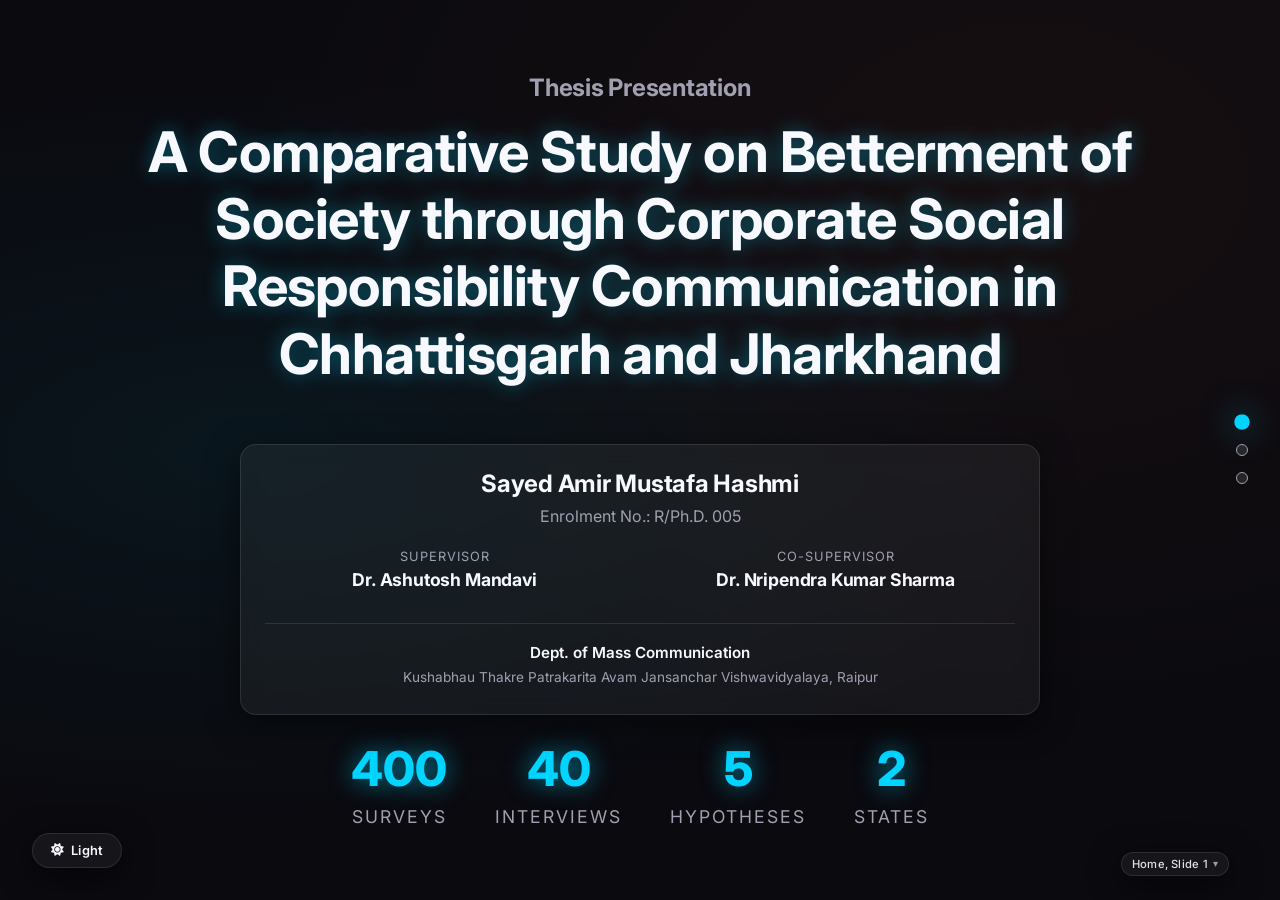
==== index.html @ 3e1b9d75 "Add Fieldwork Photographs card to Thesis Structure slide" ====
<!DOCTYPE html>
<html lang="en" data-theme="dark">
<head>
    <meta charset="UTF-8">
    <meta name="viewport" content="width=device-width, initial-scale=1.0">
    <title>Thesis Presentation | Sayed Amir Mustafa Hashmi</title>
    
    <!-- Google Fonts -->
    <link href="https://fonts.googleapis.com/css2?family=Inter:wght@300;400;500;600;700;800&display=swap" rel="stylesheet">
    
    <!-- Font Awesome -->
    <link rel="stylesheet" href="https://cdnjs.cloudflare.com/ajax/libs/font-awesome/6.0.0-beta3/css/all.min.css">
    
    <!-- Custom CSS -->
    <link rel="stylesheet" href="assets/css/style.css">
    
    <style>
        /* Specific Homepage Styles */
        .hero-stats {
            display: flex;
            gap: 3rem;
            margin-top: 1.5rem;
        }
        
        .stat-item {
            text-align: center;
        }
        
        .stat-number {
            font-size: 3rem;
            font-weight: 800;
            color: var(--accent-cg);
            text-shadow: var(--accent-glow-cg);
            margin-bottom: 0.5rem;
        }
        
        .stat-label {
            font-size: 1.1rem;
            text-transform: uppercase;
            letter-spacing: 2px;
            color: var(--text-muted);
        }
        
        .chapter-card {
            text-decoration: none;
            color: var(--text-main);
            display: flex;
            flex-direction: column;
            align-items: center;
            text-align: center;
            gap: 1rem;
        }
        
        .chapter-icon {
            font-size: 3rem;
            color: var(--accent-jh);
            text-shadow: var(--accent-glow-jh);
            margin-bottom: 1rem;
        }
        
        .chapter-num {
            font-size: 0.9rem;
            font-weight: 700;
            color: var(--text-muted);
            letter-spacing: 2px;
        }
        

        
        /* Mobile-specific styles for Slide 1 (Hero) */
        @media (max-width: 768px) {
            #slide-1 .slide-title {
                font-size: 1.3rem !important;
                line-height: 1.3 !important;
                padding: 0 0.5rem;
            }
            
            #slide-1 .glass-card {
                flex-direction: column !important;
                padding: 1rem !important;
                margin-top: 1rem !important;
                align-items: center !important;
            }
            
            #slide-1 .glass-card h3 {
                font-size: 1.2rem !important;
                text-align: center !important;
                width: 100%;
            }
            
            #slide-1 .glass-card p {
                display: block !important;
                text-align: center !important;
                width: 100%;
                font-size: 0.85rem !important;
                margin-bottom: 0.5rem !important;
                white-space: normal !important;
            }
            
            #slide-1 .glass-card .grid-2 {
                display: flex !important;
                flex-direction: column !important;
                gap: 0.5rem !important;
                width: 100% !important;
            }
            
            #slide-1 .glass-card h4 {
                text-align: center !important;
                font-size: 1rem !important;
                width: 100%;
            }
            
            .hero-stats {
                display: grid !important;
                grid-template-columns: 1fr 1fr !important;
                gap: 1rem !important;
                margin-top: 1.5rem !important;
                width: 100%;
                max-width: 300px;
                margin-left: auto;
                margin-right: auto;
            }
            
            .hero-stats .stat-item {
                padding: 0 !important;
                margin: 0 !important;
            }
            
            .hero-stats .stat-number {
                font-size: 2rem !important;
                margin-bottom: 0.2rem !important;
            }
            
            .hero-stats .stat-label {
                font-size: 0.75rem !important;
                letter-spacing: 1px !important;
            }
        }
        .university-logo {
            filter: var(--logo-filter);
            transition: filter 0.4s ease;
        }
    </style>
</head>
<body>

    <div class="slide-container">
        
        <!-- Slide 1: Hero Section -->
        <section class="slide" id="slide-1">
            <h2 class="slide-subtitle" style="margin-bottom: 1rem;">Thesis Presentation</h2>
            <h1 class="slide-title" style="color: var(--text-main); max-width: 1000px; font-size: 3.5rem; line-height: 1.2;">
                A Comparative Study on Betterment of Society through Corporate Social Responsibility Communication in Chhattisgarh and Jharkhand
            </h1>
            
            <div class="glass-card" style="margin-top: 1.5rem; max-width: 800px; width: 100%; text-align: center; padding: 1.5rem;">
                <h3 style="font-size: 1.5rem; margin-bottom: 0.2rem;">Sayed Amir Mustafa Hashmi</h3>
                <p style="color: var(--text-muted); margin-bottom: 1rem;">Enrolment No.: R/Ph.D. 005</p>
                
                <div class="grid-2">
                    <div>
                        <p style="font-size: 0.8rem; color: var(--text-muted); text-transform: uppercase; letter-spacing: 1px;">Supervisor</p>
                        <h4 style="font-size: 1.1rem;">Dr. Ashutosh Mandavi</h4>
                    </div>
                    <div>
                        <p style="font-size: 0.8rem; color: var(--text-muted); text-transform: uppercase; letter-spacing: 1px;">Co-Supervisor</p>
                        <h4 style="font-size: 1.1rem;">Dr. Nripendra Kumar Sharma</h4>
                    </div>
                </div>
                
                <div style="margin-top: 1rem; border-top: 1px solid var(--bg-glass-border); padding-top: 1rem;">
                    <p style="font-weight: 600; font-size: 0.95rem;">Dept. of Mass Communication</p>
                    <p style="color: var(--text-muted); font-size: 0.85rem;">Kushabhau Thakre Patrakarita Avam Jansanchar Vishwavidyalaya, Raipur</p>
                </div>
            </div>
            
            <div class="hero-stats">
                <div class="stat-item">
                    <div class="stat-number">400</div>
                    <div class="stat-label">Surveys</div>
                </div>
                <div class="stat-item">
                    <div class="stat-number">40</div>
                    <div class="stat-label">Interviews</div>
                </div>
                <div class="stat-item">
                    <div class="stat-number">5</div>
                    <div class="stat-label">Hypotheses</div>
                </div>
                <div class="stat-item">
                    <div class="stat-number">2</div>
                    <div class="stat-label">States</div>
                </div>
            </div>
        </section>

        <!-- Slide 2: Chapter Cards -->
        <section class="slide" id="thesis-structure">
            <h2 class="slide-title">Thesis Structure</h2>
            
            <div class="grid-7">
                <a href="chapter-01.html" class="glass-card chapter-card">
                    <div class="chapter-icon"><i class="fas fa-book-open"></i></div>
                    <div class="chapter-num">CHAPTER 01</div>
                    <h3>Introduction</h3>
                    <p style="font-size: 0.9rem; color: var(--text-muted);">CSR in India, state profiles, rationale</p>
                </a>
                
                <a href="chapter-02.html" class="glass-card chapter-card">
                    <div class="chapter-icon"><i class="fas fa-book-reader"></i></div>
                    <div class="chapter-num">CHAPTER 02</div>
                    <h3>Review of Literature</h3>
                    <p style="font-size: 0.9rem; color: var(--text-muted);">Theoretical evolution, research gaps</p>
                </a>
                
                <a href="chapter-03.html" class="glass-card chapter-card">
                    <div class="chapter-icon"><i class="fas fa-network-wired"></i></div>
                    <div class="chapter-num">CHAPTER 03</div>
                    <h3>Theoretical Framework</h3>
                    <p style="font-size: 0.9rem; color: var(--text-muted);">4 theories, Five-Pillar Framework</p>
                </a>
                
                <a href="chapter-04.html" class="glass-card chapter-card">
                    <div class="chapter-icon"><i class="fas fa-bullseye"></i></div>
                    <div class="chapter-num">CHAPTER 04</div>
                    <h3>Objectives & Hypotheses</h3>
                    <p style="font-size: 0.9rem; color: var(--text-muted);">5 objectives, 5 hypotheses</p>
                </a>
                
                <a href="chapter-05.html" class="glass-card chapter-card">
                    <div class="chapter-icon"><i class="fas fa-microscope"></i></div>
                    <div class="chapter-num">CHAPTER 05</div>
                    <h3>Research Methodology</h3>
                    <p style="font-size: 0.9rem; color: var(--text-muted);">Mixed-methods, 10 districts</p>
                </a>
                
                <a href="chapter-06.html" class="glass-card chapter-card" style="border-color: var(--accent-cg); box-shadow: var(--neon-glow);">
                    <div class="chapter-icon"><i class="fas fa-chart-pie" style="color: var(--accent-cg); text-shadow: var(--accent-glow-cg);"></i></div>
                    <div class="chapter-num">CHAPTER 06</div>
                    <h3>Data Analysis</h3>
                    <p style="font-size: 0.9rem; color: var(--text-muted);">400 surveys, 5 hypotheses tested</p>
                </a>
                
                <a href="chapter-07.html" class="glass-card chapter-card">
                    <div class="chapter-icon"><i class="fas fa-award"></i></div>
                    <div class="chapter-num">CHAPTER 07</div>
                    <h3>Findings & Conclusions</h3>
                    <p style="font-size: 0.9rem; color: var(--text-muted);">Key findings, recommendations</p>
                </a>
                
                <a href="appendices.html#fieldwork-gallery-slide" class="glass-card chapter-card">
                    <div class="chapter-icon"><i class="fas fa-camera"></i></div>
                    <div class="chapter-num">GALLERY</div>
                    <h3>Fieldwork Photographs</h3>
                    <p style="font-size: 0.9rem; color: var(--text-muted);">Fieldwork photographs from Chhattisgarh and Jharkhand</p>
                </a>
            </div>
        </section>

        <!-- Slide 3: Resource Cards -->
        <section class="slide" id="slide-3">
            <h2 class="slide-title">Additional Resources</h2>
            
            <div class="grid-3" style="margin-top: 2rem;">
                <a href="appendices.html" class="resource-card" data-gradient="pink">
                    <div class="resource-glow"></div>
                    <div class="resource-content">
                        <div class="resource-icon">📄</div>
                        <h3>Appendices</h3>
                        <p>Survey questionnaire, CSR expenditure data, Section 135</p>
                    </div>
                </a>
                
                <a href="bibliography.html" class="resource-card" data-gradient="cyan">
                    <div class="resource-glow"></div>
                    <div class="resource-content">
                        <div class="resource-icon">📚</div>
                        <h3>Bibliography</h3>
                        <p>164+ academic and policy references</p>
                    </div>
                </a>
                
                <a href="academic-engagements.html" class="resource-card" data-gradient="purple">
                    <div class="resource-glow"></div>
                    <div class="resource-content">
                        <div class="resource-icon">🎓</div>
                        <h3>Academic Engagements</h3>
                        <p>Publications and conference presentations</p>
                    </div>
                </a>
            </div>
        </section>



    </div>

    <!-- Scripts -->
    <script src="assets/js/theme.js"></script>
    <script src="assets/js/main.js"></script>
    <script src="assets/js/slide-number.js"></script>
</body>
</html>
---- assets/css/style.css ----
@import url('slider-styles.css');

:root {
    /* ── Light Mode Tokens ─────────────────────────────── */
    --bg-primary: #f8f9ff;
    --text-main: #1a1a24;
    --text-muted: #555566;
    --bg-glass: rgba(255, 255, 255, 0.7);
    --bg-glass-border: rgba(0, 0, 0, 0.1);
    --accent-cg: #0066cc; /* Chhattisgarh Blue */
    --accent-jh: #cc4400; /* Jharkhand Orange */
    --neon-glow: 0 0 10px rgba(0, 102, 204, 0.3);
    --accent-glow-cg: 0 0 15px rgba(0, 102, 204, 0.4);
    --accent-glow-jh: 0 0 15px rgba(204, 68, 0, 0.4);
    --card-shadow: 0 8px 32px rgba(0, 0, 0, 0.1);
    --nav-bg: rgba(255, 255, 255, 0.8);
    --success-color: #28a745;
    --warning-color: #ffc107;
    --warning-text-color: #856404;
    --popup-bg: rgba(255, 255, 255, 0.95);
    /* Extended light-mode tokens */
    --tooltip-bg: rgba(240, 240, 248, 0.97);
    --tooltip-text: #1a1a24;
    --resource-card-bg: rgba(255, 255, 255, 0.88);
    --resource-card-border: rgba(0, 0, 0, 0.08);
    --table-hover-bg: rgba(0, 102, 204, 0.06);
    --logo-filter: drop-shadow(0 0 10px rgba(0, 0, 0, 0.3));
}

[data-theme="dark"] {
    /* ── Dark Mode Tokens ──────────────────────────────── */
    --bg-primary: #0a0a0f;
    --text-main: #f8f9ff;
    --text-muted: #a0a0b0;
    --bg-glass: rgba(255, 255, 255, 0.05);
    --bg-glass-border: rgba(255, 255, 255, 0.1);
    --accent-cg: #00d4ff; /* Chhattisgarh Cyan */
    --accent-jh: #ff6b35; /* Jharkhand Neon Orange */
    --neon-glow: 0 0 20px rgba(0, 212, 255, 0.4);
    --accent-glow-cg: 0 0 25px rgba(0, 212, 255, 0.6);
    --accent-glow-jh: 0 0 25px rgba(255, 107, 53, 0.6);
    --card-shadow: 0 8px 32px rgba(0, 0, 0, 0.5);
    --nav-bg: rgba(10, 10, 15, 0.8);
    --success-color: #00e676;
    --warning-color: #ffd600;
    --warning-text-color: #ffd600;
    --popup-bg: rgba(20, 20, 25, 0.95);
    /* Extended dark-mode tokens */
    --tooltip-bg: rgba(20, 20, 25, 0.95);
    --tooltip-text: #ffffff;
    --resource-card-bg: rgba(26, 26, 28, 0.85);
    --resource-card-border: rgba(255, 255, 255, 0.1);
    --table-hover-bg: rgba(255, 255, 255, 0.04);
    --logo-filter: drop-shadow(0 0 10px rgba(255, 255, 255, 0.5));
}

* {
    margin: 0;
    padding: 0;
    box-sizing: border-box;
    font-family: 'Inter', sans-serif;
}

body {
    background-color: var(--bg-primary);
    color: var(--text-main);
    transition: background-color 0.4s ease, color 0.4s ease;
    overflow: hidden; /* Hide standard scrollbar */
}

/* Scroll Snap Container */
.slide-container {
    height: 100vh;
    width: 100%;
    overflow-y: scroll;
    scroll-snap-type: y mandatory;
    scroll-behavior: smooth;
    -ms-overflow-style: none;  /* IE and Edge */
    scrollbar-width: none;  /* Firefox */
}

.slide-container::-webkit-scrollbar {
    display: none; /* Chrome, Safari, Opera */
}

/* Individual Slide */
.slide {
    min-height: 100vh;
    width: 100%;
    scroll-snap-align: start;
    display: flex;
    flex-direction: column;
    justify-content: center;
    align-items: center;
    padding: 4rem 2rem;
    position: relative;
    overflow: visible; /* allow hover-magnified cards to overflow slide bounds */
}

/* Typography */
h1, h2, h3, h4, h5, h6 {
    font-weight: 700;
    margin-bottom: 1rem;
}

.slide-title {
    font-size: 3.5rem;
    text-align: center;
    margin-bottom: 2rem;
    text-shadow: var(--neon-glow);
    animation: fadeInDown 1s ease-out;
}

.slide-subtitle {
    font-size: 1.5rem;
    color: var(--text-muted);
    text-align: center;
    margin-bottom: 3rem;
    animation: fadeInUp 1s ease-out;
}

/* Glassmorphism Cards */
.glass-card {
    background: var(--bg-glass);
    backdrop-filter: blur(10px);
    -webkit-backdrop-filter: blur(10px);
    border: 1px solid var(--bg-glass-border);
    border-radius: 16px;
    padding: 2rem;
    box-shadow: var(--card-shadow);
    transition: transform 0.3s ease, box-shadow 0.3s ease;
}

.glass-card:hover {
    box-shadow: var(--neon-glow);
}

/* Layouts */
.grid-2 { display: grid; grid-template-columns: 1fr 1fr; gap: 2rem; width: 100%; max-width: 1200px; }
.grid-3 { display: grid; grid-template-columns: repeat(3, 1fr); gap: 2rem; width: 100%; max-width: 1200px; }
.grid-4 { display: grid; grid-template-columns: repeat(4, 1fr); gap: 2rem; width: 100%; max-width: 1200px; }
.grid-7 { display: grid; grid-template-columns: repeat(auto-fit, minmax(250px, 1fr)); gap: 1.5rem; width: 100%; max-width: 1200px; }

/* Navigation Elements */
.theme-toggle {
    position: fixed;
    bottom: 2rem;
    left: 2rem;
    top: auto;
    right: auto;
    z-index: 1000;
    background: var(--bg-glass);
    border: 1px solid var(--bg-glass-border);
    color: var(--text-main);
    padding: 0.55rem 1.1rem;
    border-radius: 30px;
    cursor: pointer;
    backdrop-filter: blur(8px);
    -webkit-backdrop-filter: blur(8px);
    transition: all 0.3s ease;
    display: flex;
    align-items: center;
    gap: 0.45rem;
    font-size: 0.8rem;
    font-weight: 600;
    font-family: 'Inter', sans-serif;
    letter-spacing: 0.02em;
    box-shadow: var(--card-shadow);
    white-space: nowrap;
}

.theme-toggle:hover {
    box-shadow: var(--card-shadow), var(--neon-glow);
    transform: scale(1.05);
}

.theme-toggle .toggle-label {
    display: inline;
}

@media (max-width: 768px) {
    .theme-toggle {
        padding: 0.55rem 0.75rem;
        bottom: 1.2rem;
        left: 1.2rem;
    }
    .theme-toggle .toggle-label {
        display: none;
    }
}

.back-btn {
    position: fixed;
    top: 2rem;
    left: 2rem;
    z-index: 100;
    background: var(--bg-glass);
    border: 1px solid var(--bg-glass-border);
    color: var(--text-main);
    padding: 0.8rem 1.5rem;
    border-radius: 25px;
    cursor: pointer;
    text-decoration: none;
    font-weight: 600;
    backdrop-filter: blur(5px);
    transition: all 0.3s ease;
    display: flex;
    align-items: center;
    gap: 0.5rem;
}

.back-btn:hover { box-shadow: var(--neon-glow); }

.progress-dots {
    position: fixed;
    right: 2rem;
    top: 50%;
    transform: translateY(-50%);
    z-index: 100;
    display: flex;
    flex-direction: column;
    gap: 1rem;
}

.dot {
    width: 12px;
    height: 12px;
    border-radius: 50%;
    background: var(--bg-glass-border);
    border: 1px solid var(--text-muted);
    cursor: pointer;
    transition: all 0.3s ease;
}

.dot.active {
    background: var(--accent-cg);
    box-shadow: var(--accent-glow-cg);
    transform: scale(1.3);
    border-color: transparent;
}

/* Specific UI Components */
.neon-text-cg { color: var(--accent-cg); text-shadow: var(--accent-glow-cg); }
.neon-text-jh { color: var(--accent-jh); text-shadow: var(--accent-glow-jh); }

.popup-trigger {
    border-bottom: 2px dotted var(--accent-cg);
    cursor: pointer;
    transition: all 0.3s ease;
    font-weight: 700;
}

.popup-trigger:hover {
    color: var(--accent-cg);
    text-shadow: var(--accent-glow-cg);
}

.badge {
    display: inline-block;
    padding: 0.3rem 0.8rem;
    border-radius: 12px;
    font-size: 0.85rem;
    font-weight: 600;
    margin-top: 1rem;
}

.badge-supported { background: rgba(40, 167, 69, 0.2); color: var(--success-color); border: 1px solid var(--success-color); }
.badge-partial { background: rgba(255, 193, 7, 0.2); color: var(--warning-color); border: 1px solid var(--warning-color); }

/* Chart Container */
.chart-container {
    position: relative;
    height: 400px;
    width: 100%;
    max-width: 900px;
    margin: 2rem auto;
}

/* Popup Layer */
.popup-overlay {
    position: fixed;
    top: 0; left: 0; width: 100%; height: 100%;
    background: rgba(0, 0, 0, 0.8);
    backdrop-filter: blur(5px);
    z-index: 999;
    display: flex;
    justify-content: center;
    align-items: center;
    opacity: 0;
    pointer-events: none;
    transition: opacity 0.3s ease;
}

.popup-overlay.active {
    opacity: 1;
    pointer-events: all;
}

.popup-content {
    background: var(--popup-bg);
    border: 1px solid var(--bg-glass-border);
    padding: 3rem;
    border-radius: 20px;
    max-width: 600px;
    width: 90%;
    position: relative;
    transform: translateY(20px) scale(0.95);
    transition: transform 0.3s ease;
    box-shadow: var(--neon-glow);
}

.popup-overlay.active .popup-content {
    transform: translateY(0) scale(1);
}

.popup-close {
    position: absolute;
    top: 1rem; right: 1.5rem;
    font-size: 2rem;
    cursor: pointer;
    color: var(--text-muted);
}

.popup-close:hover { color: var(--text-main); }

/* Tables */
.data-table {
    width: 100%;
    border-collapse: collapse;
    margin-top: 1rem;
}

.data-table th, .data-table td {
    padding: 1rem;
    text-align: left;
    border-bottom: 1px solid var(--bg-glass-border);
}

.data-table th { font-weight: 700; color: var(--accent-cg); }
.data-table tr:hover { background: var(--table-hover-bg); }

/* Animations */
@keyframes fadeInDown {
    from { opacity: 0; transform: translateY(-30px); }
    to { opacity: 1; transform: translateY(0); }
}

@keyframes fadeInUp {
    from { opacity: 0; transform: translateY(30px); }
    to { opacity: 1; transform: translateY(0); }
}

@keyframes pulseGlow {
    0% { box-shadow: 0 0 10px rgba(0, 212, 255, 0.2); }
    50% { box-shadow: 0 0 25px rgba(0, 212, 255, 0.6); }
    100% { box-shadow: 0 0 10px rgba(0, 212, 255, 0.2); }
}

/* Responsiveness */
@media (max-width: 1024px) {
    .slide-title { font-size: 2.5rem; }
    .grid-4 { grid-template-columns: repeat(2, 1fr); }
}

@media (max-width: 768px) {
    .slide-title { font-size: 2rem; }
    .grid-2, .grid-3 { grid-template-columns: 1fr; }
    .progress-dots { display: none; }
    .chart-container { height: 300px; }
}

/* Chapter Navigation Menu */
.chap-nav {
    position: fixed;
    top: 15px;
    left: 50%;
    transform: translateX(-50%);
    z-index: 1000;
    background: var(--bg-glass);
    border: 1px solid var(--bg-glass-border);
    border-radius: 30px;
    padding: 6px 16px;
    display: flex;
    gap: 12px;
    box-shadow: var(--card-shadow);
    backdrop-filter: blur(10px);
    -webkit-backdrop-filter: blur(10px);
    align-items: center;
}

.chap-nav a {
    color: var(--text-main);
    text-decoration: none;
    font-size: 0.75rem;
    font-weight: 500;
    transition: all 0.25s ease;
    display: inline-block;
    position: relative;
}

/* Tooltip styles */
.chap-nav a::after {
    content: attr(data-fullname);
    position: absolute;
    top: 100%;
    left: 50%;
    transform: translateX(-50%) translateY(10px);
    background: var(--tooltip-bg);
    color: var(--tooltip-text);
    padding: 6px 10px;
    border-radius: 6px;
    font-size: 0.7rem;
    font-weight: 400;
    white-space: nowrap;
    opacity: 0;
    visibility: hidden;
    transition: opacity 0.3s ease 0.1s, transform 0.3s ease 0.1s;
    pointer-events: none;
    box-shadow: 0 4px 12px rgba(0,0,0,0.3);
    z-index: 1001;
    margin-top: 8px;
    border: 1px solid var(--bg-glass-border);
}

.chap-nav a:hover::after {
    opacity: 1;
    visibility: visible;
    transform: translateX(-50%) translateY(0);
}

.chap-nav a:hover {
    color: #e67e22;
    transform: scale(1.1);
    text-decoration: underline;
    text-underline-offset: 4px;
}

.chap-nav a.active {
    color: var(--accent-cg);
    font-weight: 700;
    text-decoration: underline;
    text-underline-offset: 4px;
}

.chap-nav-sep {
    color: var(--text-muted);
    font-size: 0.75rem;
    opacity: 0.5;
}

/* Framework Card Hover Effect */
.framework-card {
    transition: transform 0.3s ease, background-color 0.3s ease, color 0.3s ease, box-shadow 0.3s ease, z-index 0.3s ease;
    z-index: 1;
}

.framework-card:hover {
    transform: scale(2.0);
    background-color: var(--accent-cg) !important;
    color: #ffffff !important;
    z-index: 100;
    box-shadow: 0 30px 60px rgba(0,0,0,0.5);
    border-color: var(--accent-cg) !important;
}

.framework-card:hover h3, 
.framework-card:hover ul, 
.framework-card:hover li, 
.framework-card:hover i {
    color: #ffffff !important;
}

/* Transform Origins to keep within screen */
.fw-1 { transform-origin: top left; }
.fw-2 { transform-origin: top center; }
.fw-3 { transform-origin: top right; }
.fw-4 { transform-origin: bottom left; }
.fw-5 { transform-origin: bottom right; }

@media (max-width: 768px) {
    .framework-card:hover {
        transform: scale(1.02) !important; /* Slightly smaller scale on mobile to prevent extreme overflow */
    }
}

/* Universal Hover Magnify Effect */
.hover-magnify {
    transition: transform 0.25s ease, box-shadow 0.25s ease, background-color 0.25s ease, border-color 0.25s ease, color 0.25s ease, z-index 0.25s ease !important;
    z-index: 1;
}

.hover-magnify:hover {
    transform: scale(1.5) translateY(0) !important;
    z-index: 100 !important;
    box-shadow: 0 15px 35px rgba(0,0,0,0.6) !important;
}

/* Prevent massive structural cards from breaking layout */
.hover-magnify.hover-magnify-lg:hover {
    transform: scale(1.02) translateY(0) !important;
}

@media (max-width: 768px) {
    .hover-magnify:hover {
        transform: scale(1.02) translateY(0) !important;
    }
}


/* ═══════════════════════════════════════════════════════════════════
   CINEMATIC ENHANCEMENTS — Apple-style premium micro-interactions
   (Only affects .slide content area — never nav/header/footer)
   ═══════════════════════════════════════════════════════════════════ */

/* 1. Smooth scroll already set on .slide-container — ensure html too */
html {
    scroll-behavior: smooth;
}

/* 2. Premium Typography */
.slide h1, .slide h2, .slide h3, .slide h4 {
    letter-spacing: -0.01em;
    line-height: 1.25;
}

.slide p, .slide li, .slide td, .slide th {
    line-height: 1.75;
}

/* 3. Slide Fade-In (Intersection Observer hooks) */
@keyframes cinematic-fade-in {
    from {
        opacity: 0;
        transform: translateY(18px);
    }
    to {
        opacity: 1;
        transform: translateY(0);
    }
}

/* Cards and content blocks start invisible; JS adds .visible when in-view */
.slide .glass-card,
.slide .slide-title,
.slide .slide-subtitle,
.slide .stat-box,
.slide .quote-card,
.slide .impact-card,
.slide .data-card,
.slide table {
    opacity: 0;
    animation: none;
    will-change: opacity, transform;
}

.slide.is-visible .glass-card,
.slide.is-visible .slide-title,
.slide.is-visible .slide-subtitle,
.slide.is-visible .stat-box,
.slide.is-visible .quote-card,
.slide.is-visible .impact-card,
.slide.is-visible .data-card,
.slide.is-visible table {
    animation: cinematic-fade-in 0.55s cubic-bezier(0.22, 1, 0.36, 1) forwards;
}

/* Staggered delays for child elements */
.slide.is-visible .glass-card:nth-child(1) { animation-delay: 0.05s; }
.slide.is-visible .glass-card:nth-child(2) { animation-delay: 0.12s; }
.slide.is-visible .glass-card:nth-child(3) { animation-delay: 0.19s; }
.slide.is-visible .glass-card:nth-child(4) { animation-delay: 0.26s; }
.slide.is-visible .glass-card:nth-child(5) { animation-delay: 0.33s; }
.slide.is-visible .glass-card:nth-child(6) { animation-delay: 0.40s; }
.slide.is-visible .glass-card:nth-child(n+7) { animation-delay: 0.46s; }

.slide.is-visible .slide-title  { animation-delay: 0s; }
.slide.is-visible .slide-subtitle { animation-delay: 0.08s; }
.slide.is-visible table         { animation-delay: 0.15s; }

/* Hero slides — never animate (first .slide child) */
.slide:first-child,
.slide:first-child .glass-card,
.slide:first-child .slide-title,
.slide:first-child .slide-subtitle {
    opacity: 1 !important;
    animation: none !important;
}

/* 4. Micro-interactions — buttons, links, clickable spans */
.slide a,
.slide button,
.slide .timeline-click,
.slide .btn,
.slide [role="button"] {
    transition: transform 0.2s cubic-bezier(0.22, 1, 0.36, 1),
                box-shadow 0.2s ease,
                opacity 0.2s ease;
}

.slide a:hover,
.slide button:hover,
.slide .timeline-click:hover,
.slide .btn:hover,
.slide [role="button"]:hover {
    transform: scale(1.04);
    opacity: 0.9;
}

/* 5. Subtle background gradient noise on slides */
.slide {
    background-image:
        radial-gradient(ellipse at 20% 50%, rgba(0, 102, 204, 0.04) 0%, transparent 60%),
        radial-gradient(ellipse at 80% 20%, rgba(204, 68, 0, 0.03) 0%, transparent 55%);
    background-repeat: no-repeat;
    background-size: cover;
}

[data-theme="dark"] .slide {
    background-image:
        radial-gradient(ellipse at 20% 50%, rgba(0, 212, 255, 0.06) 0%, transparent 60%),
        radial-gradient(ellipse at 80% 20%, rgba(255, 107, 53, 0.05) 0%, transparent 55%);
}

/* 6. Enhanced glass card hover — smoother glow in addition to scale */
.glass-card {
    transition: box-shadow 0.3s ease, border-color 0.3s ease;
}

.glass-card:hover:not(.hover-magnify) {
    box-shadow: var(--card-shadow), 0 0 0 1px var(--bg-glass-border), var(--neon-glow);
}

/* 7. Page-load staggered reveal for first slide content */
@keyframes page-load-reveal {
    from { opacity: 0; transform: translateY(24px) scale(0.98); }
    to   { opacity: 1; transform: translateY(0)    scale(1);    }
}

.slide:first-child .slide-title {
    animation: page-load-reveal 0.7s cubic-bezier(0.22, 1, 0.36, 1) 0.1s both;
}

.slide:first-child .slide-subtitle {
    animation: page-load-reveal 0.7s cubic-bezier(0.22, 1, 0.36, 1) 0.22s both;
}

.slide:first-child .glass-card:nth-child(1) {
    animation: page-load-reveal 0.6s cubic-bezier(0.22, 1, 0.36, 1) 0.3s both;
}
.slide:first-child .glass-card:nth-child(2) {
    animation: page-load-reveal 0.6s cubic-bezier(0.22, 1, 0.36, 1) 0.38s both;
}
.slide:first-child .glass-card:nth-child(3) {
    animation: page-load-reveal 0.6s cubic-bezier(0.22, 1, 0.36, 1) 0.46s both;
}

/* 8. Smooth slide-to-slide visual continuity */
.slide-container {
    isolation: isolate;
}

/* Magnification Protocol */
.magnify-2x {
  transition: transform 0.25s ease, background 0.25s ease, color 0.25s ease;
}

.magnify-2x:hover {
  transform: scale(2);
  z-index: 100;
}

@media (max-width: 768px) {
  .magnify-2x:hover {
    transform: none;
  }
}

/* Breathing Glow Animations */
@keyframes breatheBlue {
  0%, 100% { box-shadow: 0 0 5px #0066cc; border-color: rgba(0,102,204,0.3); }
  50% { box-shadow: 0 0 20px #0066cc; border-color: #0066cc; }
}
.glow-blue { animation: breatheBlue 3.5s ease-in-out infinite; }

@keyframes breatheGreen {
  0%, 100% { box-shadow: 0 0 5px #28a745; border-color: rgba(40,167,69,0.3); }
  50% { box-shadow: 0 0 20px #28a745; border-color: #28a745; }
}
.glow-green { animation: breatheGreen 3.2s ease-in-out infinite; }

@keyframes breathePurple {
  0%, 100% { box-shadow: 0 0 5px #9c27b0; border-color: rgba(156,39,176,0.3); }
  50% { box-shadow: 0 0 20px #9c27b0; border-color: #9c27b0; }
}
.glow-purple { animation: breathePurple 3.8s ease-in-out infinite; }

@keyframes breatheOrange {
  0%, 100% { box-shadow: 0 0 5px #ff9800; border-color: rgba(255,152,0,0.3); }
  50% { box-shadow: 0 0 20px #ff9800; border-color: #ff9800; }
}
.glow-orange { animation: breatheOrange 3.4s ease-in-out infinite; }

@keyframes breatheCyan {
  0%, 100% { box-shadow: 0 0 5px #00d4ff; border-color: rgba(0,212,255,0.3); }
  50% { box-shadow: 0 0 20px #00d4ff; border-color: #00d4ff; }
}
.glow-cyan { animation: breatheCyan 3.6s ease-in-out infinite; }

/* Reusable premium border style with glow (matches timeline Pre-2014) */
.border-glow-blue {
    border: 4px solid var(--accent-cg);
    border-radius: 12px;
    box-shadow: var(--neon-glow);
}

/* ═══════════════════════════════════════════════════════════════════
   MOBILE RESPONSIVENESS
   ═══════════════════════════════════════════════════════════════════ */
@media (max-width: 768px) {
    /* 1. Prevent Horizontal Scroll */
    html, body, .slide-container, .slide {
        max-width: 100vw !important;
        overflow-x: hidden !important;
        width: 100% !important;
        box-sizing: border-box !important;
    }
    
    /* 2. Fit exactly within slide height */
    .slide {
        padding: 0.5rem 0.5rem !important;
        min-height: 100vh !important;
        justify-content: center !important;
        box-sizing: border-box !important;
    }

    /* 3. ALL Grids to 1 Column */
    [class*="grid-"], .architecture-grid, .pillar-grid, .strategy-grid, .ces-grid {
        display: flex !important;
        flex-direction: column !important;
        gap: 0.4rem !important;
        width: 100% !important;
    }

    /* Convert flexbox rows to column */
    .flex-row, .strategy-flow, .pillar-flow {
        display: flex !important;
        flex-direction: column !important;
        gap: 0.4rem !important;
    }

    /* 4. Make Cards Extremely Compact to fit in 1 column without vertical overflow */
    .glass-card {
        padding: 0.5rem !important;
        gap: 0.25rem !important;
        min-height: 0 !important;
        margin-bottom: 0 !important;
        /* Force row-based content inside cards to save vertical space */
        display: flex !important;
        flex-direction: row !important;
        align-items: center !important;
        justify-content: flex-start !important;
        text-align: left !important;
        flex-wrap: wrap;
    }

    /* Exceptions where column layout is strictly needed inside a card */
    .chart-container, .data-table, .glass-card > div[style*="display: flex"], .state-card, .pyramid {
        flex-direction: column !important;
        align-items: center !important;
    }
    
    .glass-card > div[style*="display: flex"] > div {
        width: 100% !important;
    }

    /* Reduce spacing for card contents */
    .glass-card * {
        margin-bottom: 0 !important;
        margin-top: 0 !important;
    }
    
    .glass-card i, .glass-card .fas, .glass-card .far, .chapter-icon {
        font-size: 1.25rem !important;
        margin-bottom: 0 !important;
        margin-right: 0.5rem !important;
        min-width: 25px;
        text-align: center;
    }

    /* Ensure descriptions are fully visible instead of hiding them */
    .chapter-card p, .resource-card p, .glass-card p {
        display: block !important;
        font-size: 0.8rem !important;
        line-height: 1.3 !important;
        margin-top: 0.4rem !important;
    }

    /* 5. Typography Scaling */
    h1, .slide-title {
        font-size: 1.4rem !important;
        margin-bottom: 0.4rem !important;
        line-height: 1.1 !important;
        width: 100%;
        text-align: center;
    }
    h2, .slide-subtitle {
        font-size: 1.1rem !important;
        margin-bottom: 0.4rem !important;
        line-height: 1.1 !important;
        width: 100%;
        text-align: center;
    }
    h3 {
        font-size: 0.95rem !important;
        line-height: 1.1 !important;
    }
    h4, h5, h6 {
        font-size: 0.85rem !important;
        line-height: 1.1 !important;
    }
    body, li, td, th {
        font-size: 12px !important;
        line-height: 1.2 !important;
    }
    
    /* 6. Images & Media */
    img, video, canvas {
        max-width: 100% !important;
        height: auto !important;
    }
    
    .chart-container {
        height: 200px !important;
        width: 100% !important;
        margin: 0.5rem auto !important;
    }

    /* 7. Hide horizontal arrows/separators */
    .fa-arrow-right, .fas.fa-arrow-right, .arrow-icon, .fa-arrows-alt-h {
        display: none !important;
    }
    
    /* 8. Fix specific oversized custom elements in chapters */
    .timeline, .cycle-diagram {
        display: flex !important;
        flex-direction: column !important;
        gap: 0.4rem !important;
        width: 100% !important;
        height: auto !important;
        margin-top: 0.5rem !important;
        margin-bottom: 0.5rem !important;
    }
    .timeline::before { display: none !important; }
    .timeline-item {
        width: 100% !important;
        height: auto !important;
        border-radius: 8px !important;
        padding: 0.5rem !important;
        flex-direction: row !important;
        justify-content: flex-start !important;
    }
    .timeline-content {
        position: static !important;
        transform: none !important;
        width: 100% !important;
        border: none !important;
        padding: 0 !important;
        background: transparent !important;
        text-align: left !important;
    }
    .cycle-item {
        position: static !important;
        transform: none !important;
        width: 100% !important;
        height: auto !important;
        padding: 0.5rem !important;
        border-radius: 8px !important;
        flex-direction: row !important;
    }
    
    /* Pyramids */
    .pyramid { margin-top: 0.5rem !important; }
    .pyramid-level {
        width: 100% !important;
        height: auto !important;
        padding: 0.5rem !important;
        clip-path: none !important; /* disable triangle on mobile to save width */
        border-radius: 4px !important;
        margin-bottom: 0.2rem !important;
    }
    
    /* Pillar grids hover state mobile fix */
    .pillar-click .hover-state {
        position: static !important;
        transform: none !important;
        opacity: 1 !important;
        display: none !important;
        width: 100% !important;
    }
    .pillar-click .default-state {
        flex-direction: row !important;
        text-align: left !important;
        width: 100% !important;
        align-items: center !important;
    }
    .pillar-click:hover .hover-state {
        display: block !important;
    }
    
    /* Chapter/Resource specific sizing to fit in 1 col */
    .chapter-num {
        display: none !important; /* redundant info, hide to save space */
    }
}

/* ═══════════════════════════════════════════════════════════════════
   LIGHT MODE — MOBILE TEXT VISIBILITY FIXES
   Ensures all text, headings, badges, nav, and UI elements are visible
   in Light Mode on small screens (max-width: 768px).
   ═══════════════════════════════════════════════════════════════════ */
@media (max-width: 768px) {
    /* ── Core text elements ── */
    :root body,
    :root .slide,
    :root h1, :root h2, :root h3, :root h4, :root h5, :root h6,
    :root p, :root li, :root td, :root th, :root span,
    :root label, :root button, :root a {
        color: var(--text-main);
    }

    /* ── Glass cards and their direct children ── */
    :root .glass-card,
    :root .glass-card h1,
    :root .glass-card h2,
    :root .glass-card h3,
    :root .glass-card h4,
    :root .glass-card span,
    :root .glass-card li {
        color: var(--text-main);
    }

    /* Muted text helpers must stay muted */
    :root [style*="color: var(--text-muted)"],
    :root .slide-subtitle,
    :root .chap-nav-sep,
    :root .text-muted {
        color: var(--text-muted) !important;
    }

    /* ── Navigation ── */
    :root .chap-nav a {
        color: var(--text-main) !important;
    }
    :root .chap-nav a.active {
        color: var(--accent-cg) !important;
    }
    :root .back-btn {
        color: var(--text-main) !important;
    }

    /* ── Badges — fix hardcoded dark backgrounds ── */
    :root .badge {
        color: var(--text-main) !important;
    }
    :root .badge-supported {
        color: var(--success-color) !important;
    }
    :root .badge-partial {
        color: var(--warning-color) !important;
    }
    /* Badges with inline rgba(255,255,255,0.1) backgrounds are near-invisible in light mode */
    :root .glass-card .badge[style*="rgba(255,255,255"] {
        background: rgba(0, 0, 0, 0.06) !important;
        color: var(--text-main) !important;
    }

    /* ── Slide Number Badge & Dropdown ── */
    :root .sn-badge,
    :root .sn-badge__label,
    :root .sn-dropdown__item,
    :root .sn-dropdown__header {
        color: var(--text-main) !important;
    }

    /* ── Theme toggle button ── */
    :root .theme-toggle {
        color: var(--text-main) !important;
    }

    /* ── Chapter-06: Section Tab toolbar ── */
    :root .section-tab {
        color: var(--text-muted) !important;
    }
    :root .section-tab:hover {
        color: var(--text-main) !important;
    }
    :root .section-tab.active {
        color: #ffffff !important; /* white on coloured active bg is intentional */
    }

    /* ── Hypothesis result cards ── */
    :root .hyp-result-card h3,
    :root .hyp-result-card p {
        color: var(--text-main) !important;
    }

    /* ── Quote boxes (chapter-06) ── */
    :root .quote-box,
    :root .quote-box p,
    :root .quote-box span {
        color: var(--text-main) !important;
    }

    /* ── Part-divider labels ── */
    :root .part-divider {
        color: var(--text-muted) !important;
    }

    /* ── Timeline content (chapter-01) ── */
    :root .timeline-content h4,
    :root .timeline-content p {
        color: var(--text-main) !important;
    }

    /* ── Sampling stage (chapter-05) ── */
    :root .sampling-stage h3,
    :root .sampling-stage p {
        color: var(--text-main) !important;
    }

    /* ── FY timeline blocks (chapter-05) ── */
    :root .fy-block {
        color: var(--text-main) !important;
    }

    /* ── Venn diagram — fix hardcoded #fff on coloured circles ── */
    /* The circles have semi-transparent coloured backgrounds; text must stay readable.
       In light mode with mix-blend-mode: multiply the circles are darker, so white text
       is actually fine. We only need to ensure the center label stays readable. */
    :root .venn-center {
        color: var(--text-main) !important;
        text-shadow: none !important;
    }

    /* ── Data tables ── */
    :root .data-table th,
    :root .data-table td {
        color: var(--text-main) !important;
    }

    /* ── Pub-title (appendices) ── */
    :root .pub-title {
        color: var(--text-main) !important;
    }

    /* ── Stage numbers (chapter-05) ── */
    :root .stage-num {
        color: var(--accent-cg) !important;
    }

    /* ── Hyp-badge (chapter-04) ── */
    :root .hyp-badge {
        color: var(--accent-jh) !important;
    }

    /* ── Download / action buttons — keep white text on coloured bg ── */
    :root .download-btn {
        color: #ffffff !important;
    }

    /* ── Anchor cards (chapter-card) ── */
    :root a.glass-card,
    :root a.chapter-card,
    :root a.resource-card {
        color: var(--text-main) !important;
    }

    /* ── Resource-content (index.html cards) ── */
    :root .resource-content h3,
    :root .resource-content p {
        color: var(--text-main) !important;
    }
}

/* Resource Cards with Glowing Gradient */
.resource-card {
  position: relative;
  width: 100%;
  max-width: 280px;
  margin: 0 auto;
  transition: transform 0.3s ease;
  text-decoration: none;
  color: var(--text-main);
  display: block;
}

.resource-card:hover {
  transform: scale(1.02);
}

.resource-glow {
  position: absolute;
  inset: 0;
  border-radius: 32px;
  opacity: 0.5;
  filter: blur(35px);
  transition: opacity 0.3s ease;
  z-index: 0;
}

.resource-card:hover .resource-glow {
  opacity: 0.8;
}

.resource-content {
  position: relative;
  background: var(--resource-card-bg);
  backdrop-filter: blur(10px);
  -webkit-backdrop-filter: blur(10px);
  border-radius: 32px;
  padding: 1.5rem;
  text-align: center;
  z-index: 1;
  border: 1px solid var(--resource-card-border);
  transition: all 0.3s ease;
  height: 100%;
  display: flex;
  flex-direction: column;
  align-items: center;
  justify-content: center;
}

.resource-card:hover .resource-content {
  border-color: var(--bg-glass-border);
  box-shadow: var(--neon-glow);
}

.resource-icon {
  font-size: 4rem;
  margin-bottom: 1rem;
}

.resource-card p {
  color: var(--text-muted);
  margin-top: 1rem;
  font-size: 0.9rem;
}

.resource-card[data-gradient="pink"] .resource-glow {
  background: linear-gradient(137deg, #FF3D77, #FFB1CE, #FF9D3C);
}

.resource-card[data-gradient="cyan"] .resource-glow {
  background: linear-gradient(137deg, #FFFFFF, #7DD3FC, #06B6D4);
}

.resource-card[data-gradient="purple"] .resource-glow {
  background: linear-gradient(137deg, #4361EE, #E0AEFF, #F72585);
}


/* ═══════════════════════════════════════════════════════════════════
   SLIDE NUMBER BADGE SYSTEM
   Dynamic slide numbering: badge at top-right of every .slide
   See: assets/js/slide-number.js
   ═══════════════════════════════════════════════════════════════════ */

.sn-badge {
    position: absolute;
    bottom: 1.5rem;
    right: 1.1rem;
    z-index: 100;
    background: var(--bg-glass);
    backdrop-filter: blur(12px);
    -webkit-backdrop-filter: blur(12px);
    border: 1px solid var(--bg-glass-border);
    border-radius: 20px;
    padding: 4px 10px;
    font-size: 0.7rem;
    font-weight: 500;
    font-family: 'Inter', sans-serif;
    color: var(--text-main);
    cursor: pointer;
    display: flex;
    align-items: center;
    gap: 5px;
    box-shadow: var(--card-shadow);
    transition: background 0.25s ease, box-shadow 0.25s ease, border-color 0.25s ease, transform 0.2s ease;
    user-select: none;
    white-space: nowrap;
    /* Prevent the badge from triggering slide magnify */
    isolation: isolate;
}

/* On desktop keep badge clear of the progress-dot column (right: 2rem) */
@media (min-width: 769px) {
    .sn-badge {
        right: 3.2rem;
    }
}

.sn-badge:hover {
    background: var(--bg-glass);
    box-shadow: var(--card-shadow), var(--neon-glow);
    border-color: var(--accent-cg);
    transform: translateY(-1px);
}

.sn-badge__label {
    letter-spacing: 0.02em;
    opacity: 0.9;
}

.sn-badge__caret {
    font-size: 0.6rem;
    opacity: 0.6;
    transition: transform 0.2s ease;
    line-height: 1;
}

.sn-badge--open .sn-badge__caret {
    transform: rotate(180deg);
}

/* Entry pulse animation */
@keyframes sn-badge-enter {
    from { opacity: 0; transform: scale(0.85) translateY(-4px); }
    to   { opacity: 1; transform: scale(1) translateY(0); }
}

.sn-badge--entered {
    animation: sn-badge-enter 0.4s cubic-bezier(0.22, 1, 0.36, 1) both;
}

/* ── Dropdown ──────────────────────────────────────────────────── */

.sn-dropdown {
    position: absolute;
    bottom: calc(100% + 8px);
    right: 0;
    min-width: 220px;
    max-width: 300px;
    max-height: 280px;
    overflow-y: auto;
    background: var(--bg-glass);
    backdrop-filter: blur(16px);
    -webkit-backdrop-filter: blur(16px);
    border: 1px solid var(--bg-glass-border);
    border-radius: 12px;
    box-shadow: 0 12px 40px rgba(0, 0, 0, 0.35), var(--neon-glow);
    padding: 6px 0;
    opacity: 0;
    visibility: hidden;
    transform: translateY(6px) scale(0.97);
    transform-origin: bottom right;
    transition: opacity 0.22s ease, transform 0.22s cubic-bezier(0.22, 1, 0.36, 1), visibility 0.22s;
    pointer-events: none;
    scrollbar-width: thin;
    scrollbar-color: var(--bg-glass-border) transparent;
}

/* Custom scrollbar for dropdown (Chrome) */
.sn-dropdown::-webkit-scrollbar {
    width: 4px;
}
.sn-dropdown::-webkit-scrollbar-track { background: transparent; }
.sn-dropdown::-webkit-scrollbar-thumb {
    background: var(--bg-glass-border);
    border-radius: 2px;
}

.sn-badge--open .sn-dropdown {
    opacity: 1;
    visibility: visible;
    transform: translateY(0) scale(1);
    pointer-events: auto;
}

.sn-dropdown__header {
    font-size: 0.65rem;
    font-weight: 700;
    letter-spacing: 0.08em;
    text-transform: uppercase;
    color: var(--accent-cg);
    padding: 6px 12px 4px;
    border-bottom: 1px solid var(--bg-glass-border);
    margin-bottom: 2px;
}

.sn-dropdown__item {
    display: flex;
    align-items: center;
    gap: 8px;
    width: 100%;
    background: transparent;
    border: none;
    color: var(--text-main);
    font-family: 'Inter', sans-serif;
    font-size: 0.72rem;
    padding: 6px 12px;
    cursor: pointer;
    text-align: left;
    transition: background 0.15s ease, color 0.15s ease;
    line-height: 1.4;
}

.sn-dropdown__item:hover {
    background: rgba(0, 212, 255, 0.1);
    color: var(--accent-cg);
}

.sn-dropdown__item--active {
    background: rgba(0, 212, 255, 0.12);
    color: var(--accent-cg);
    font-weight: 600;
}

/* Light mode overrides */
:root .sn-dropdown__item--active {
    background: rgba(0, 102, 204, 0.1);
}

.sn-dropdown__num {
    display: inline-flex;
    align-items: center;
    justify-content: center;
    min-width: 20px;
    height: 20px;
    background: var(--bg-glass-border);
    border-radius: 50%;
    font-size: 0.62rem;
    font-weight: 700;
    flex-shrink: 0;
    color: var(--text-muted);
}

.sn-dropdown__item--active .sn-dropdown__num,
.sn-dropdown__item:hover .sn-dropdown__num {
    background: var(--accent-cg);
    color: #fff;
}

.sn-dropdown__title {
    overflow: hidden;
    text-overflow: ellipsis;
    white-space: nowrap;
    flex: 1;
}

/* ── Mobile adjustments ─────────────────────────────────────────── */
@media (max-width: 768px) {
    .sn-badge {
        bottom: 0.6rem;
        right: 0.6rem;
        font-size: 0.62rem;
        padding: 3px 7px;
    }

    .sn-dropdown {
        min-width: 180px;
        max-height: 220px;
        right: 0;
    }
}

/* ============================================================
   20. Fieldwork Gallery (appendices.html Slide 5)
   ============================================================ */

/* Tab bar — pill-style category switcher */
.gallery-tabs {
    display: flex;
    flex-wrap: wrap;
    gap: 0.5rem;
    justify-content: center;
    margin-bottom: 1.2rem;
    width: 100%;
    max-width: 1000px;
}

.gallery-tab-btn {
    display: inline-flex;
    align-items: center;
    gap: 0.4rem;
    padding: 0.45rem 1rem;
    border-radius: 999px;
    border: 1.5px solid var(--bg-glass-border);
    background: var(--bg-glass);
    color: var(--text-muted);
    font-family: 'Inter', sans-serif;
    font-size: 0.8rem;
    font-weight: 500;
    cursor: pointer;
    transition: all 0.2s ease;
    white-space: nowrap;
    backdrop-filter: blur(8px);
    -webkit-backdrop-filter: blur(8px);
}

.gallery-tab-btn:hover {
    border-color: var(--accent-cg);
    color: var(--accent-cg);
    background: rgba(0, 102, 204, 0.08);
}

.gallery-tab-btn.active {
    background: var(--accent-cg);
    border-color: var(--accent-cg);
    color: #fff;
    box-shadow: 0 0 14px rgba(0, 212, 255, 0.35);
}

.gallery-tab-btn .tab-count {
    font-size: 0.7rem;
    opacity: 0.75;
    font-weight: 400;
}

/* Scrollable wrapper inside the slide */
.gallery-scroll-area {
    width: 100%;
    max-width: 1100px;
    max-height: calc(100vh - 260px);
    overflow-y: auto;
    padding-right: 6px;
    scrollbar-width: thin;
    scrollbar-color: var(--accent-cg) transparent;
}

.gallery-scroll-area::-webkit-scrollbar {
    width: 4px;
}
.gallery-scroll-area::-webkit-scrollbar-track {
    background: transparent;
}
.gallery-scroll-area::-webkit-scrollbar-thumb {
    background: var(--accent-cg);
    border-radius: 2px;
}

/* 3-column thumbnail grid */
.gallery-grid-3col {
    display: grid;
    grid-template-columns: repeat(3, 1fr);
    gap: 1rem;
    width: 100%;
}

/* Individual gallery card */
.gallery-card {
    position: relative;
    border-radius: 10px;
    overflow: hidden;
    aspect-ratio: 4/3;
    background: var(--bg-glass);
    border: 1px solid var(--bg-glass-border);
    cursor: pointer;
    transition: transform 0.25s ease, box-shadow 0.25s ease;
}

.gallery-card:hover {
    transform: scale(1.5);
    z-index: 10;
    box-shadow: 0 8px 32px rgba(0, 0, 0, 0.5);
}

.gallery-card img {
    width: 100%;
    height: 100%;
    object-fit: cover;
    display: block;
    transition: filter 0.25s ease;
}

.gallery-card:hover img {
    filter: brightness(0.85);
}

/* Caption overlay — slides up on hover */
.gallery-card-caption {
    position: absolute;
    bottom: 0;
    left: 0;
    width: 100%;
    padding: 0.6rem 0.75rem;
    background: linear-gradient(transparent, rgba(0, 0, 0, 0.78));
    color: #fff;
    font-size: 0.72rem;
    font-family: 'Inter', sans-serif;
    line-height: 1.4;
    transform: translateY(100%);
    transition: transform 0.25s ease;
    pointer-events: none;
}

.gallery-card:hover .gallery-card-caption {
    transform: translateY(0);
}

/* Theme label badge (top-left of card) */
.gallery-card-badge {
    position: absolute;
    top: 6px;
    left: 6px;
    padding: 2px 7px;
    border-radius: 999px;
    background: rgba(0, 0, 0, 0.55);
    color: rgba(255, 255, 255, 0.85);
    font-size: 0.62rem;
    font-family: 'Inter', sans-serif;
    font-weight: 500;
    backdrop-filter: blur(4px);
    pointer-events: none;
}

/* Empty state */
.gallery-empty {
    grid-column: 1 / -1;
    text-align: center;
    color: var(--text-muted);
    padding: 3rem;
    font-size: 1rem;
}

/* Responsive: 2 columns at 1024px */
@media (max-width: 1024px) {
    .gallery-grid-3col { grid-template-columns: repeat(2, 1fr); }
    .gallery-card:hover { transform: scale(1.08); }
}

/* Responsive: 1 column at 768px */
@media (max-width: 768px) {
    .gallery-grid-3col { grid-template-columns: repeat(2, 1fr); gap: 0.6rem; }
    .gallery-card:hover { transform: scale(1.02); }
    .gallery-tabs { gap: 0.35rem; }
    .gallery-tab-btn { font-size: 0.72rem; padding: 0.35rem 0.75rem; }
    .gallery-scroll-area { max-height: calc(100vh - 220px); }
}
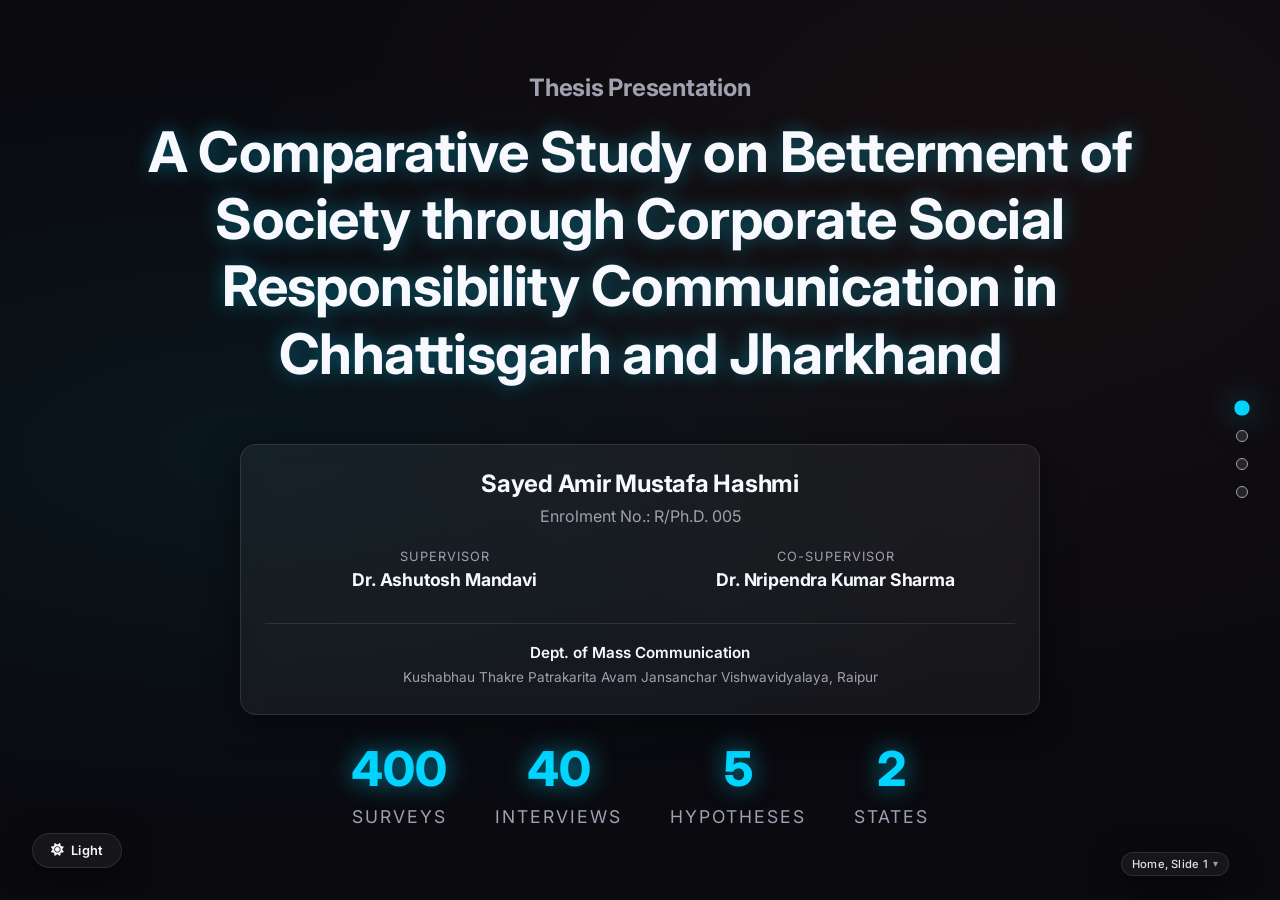
==== commit 35e84902: "Add Research Summary slide to index.html" ====
--- a/index.html
+++ b/index.html
@@ -69,21 +69,34 @@
         
         /* Mobile-specific styles for Slide 1 (Hero) */
         @media (max-width: 768px) {
+            #slide-1 {
+                justify-content: flex-start !important;
+                padding-top: 1rem !important;
+                padding-bottom: 1rem !important;
+            }
+
+            #slide-1 .slide-subtitle {
+                font-size: 0.9rem !important;
+                margin-bottom: 0.2rem !important;
+            }
+
             #slide-1 .slide-title {
-                font-size: 1.3rem !important;
-                line-height: 1.3 !important;
+                font-size: 1.05rem !important;
+                line-height: 1.25 !important;
                 padding: 0 0.5rem;
+                margin-bottom: 0.4rem !important;
             }
             
             #slide-1 .glass-card {
                 flex-direction: column !important;
-                padding: 1rem !important;
-                margin-top: 1rem !important;
+                padding: 0.6rem !important;
+                margin-top: 0.4rem !important;
                 align-items: center !important;
+                gap: 0.3rem !important;
             }
             
             #slide-1 .glass-card h3 {
-                font-size: 1.2rem !important;
+                font-size: 1.05rem !important;
                 text-align: center !important;
                 width: 100%;
             }
@@ -92,31 +105,37 @@
                 display: block !important;
                 text-align: center !important;
                 width: 100%;
-                font-size: 0.85rem !important;
-                margin-bottom: 0.5rem !important;
+                font-size: 0.75rem !important;
+                margin-bottom: 0.2rem !important;
                 white-space: normal !important;
+                margin-top: 0.1rem !important;
             }
             
             #slide-1 .glass-card .grid-2 {
                 display: flex !important;
                 flex-direction: column !important;
-                gap: 0.5rem !important;
+                gap: 0.2rem !important;
                 width: 100% !important;
             }
             
             #slide-1 .glass-card h4 {
                 text-align: center !important;
-                font-size: 1rem !important;
+                font-size: 0.85rem !important;
                 width: 100%;
+            }
+            
+            #slide-1 .glass-card div[style*="margin-top: 1rem"] {
+                margin-top: 0.4rem !important;
+                padding-top: 0.4rem !important;
             }
             
             .hero-stats {
                 display: grid !important;
-                grid-template-columns: 1fr 1fr !important;
-                gap: 1rem !important;
-                margin-top: 1.5rem !important;
+                grid-template-columns: repeat(4, 1fr) !important;
+                gap: 0.4rem !important;
+                margin-top: 0.6rem !important;
                 width: 100%;
-                max-width: 300px;
+                max-width: 360px;
                 margin-left: auto;
                 margin-right: auto;
             }
@@ -127,13 +146,13 @@
             }
             
             .hero-stats .stat-number {
-                font-size: 2rem !important;
-                margin-bottom: 0.2rem !important;
+                font-size: 1.4rem !important;
+                margin-bottom: 0.1rem !important;
             }
             
             .hero-stats .stat-label {
-                font-size: 0.75rem !important;
-                letter-spacing: 1px !important;
+                font-size: 0.6rem !important;
+                letter-spacing: 0.5px !important;
             }
         }
         .university-logo {
@@ -266,8 +285,10 @@
                     <div class="resource-glow"></div>
                     <div class="resource-content">
                         <div class="resource-icon">📄</div>
-                        <h3>Appendices</h3>
-                        <p>Survey questionnaire, CSR expenditure data, Section 135</p>
+                        <div>
+                            <h3>Appendices</h3>
+                            <p>Survey questionnaire, CSR expenditure data, Section 135</p>
+                        </div>
                     </div>
                 </a>
                 
@@ -275,8 +296,10 @@
                     <div class="resource-glow"></div>
                     <div class="resource-content">
                         <div class="resource-icon">📚</div>
-                        <h3>Bibliography</h3>
-                        <p>164+ academic and policy references</p>
+                        <div>
+                            <h3>Bibliography</h3>
+                            <p>164+ academic and policy references</p>
+                        </div>
                     </div>
                 </a>
                 
@@ -284,14 +307,179 @@
                     <div class="resource-glow"></div>
                     <div class="resource-content">
                         <div class="resource-icon">🎓</div>
-                        <h3>Academic Engagements</h3>
-                        <p>Publications and conference presentations</p>
+                        <div>
+                            <h3>Academic Engagements</h3>
+                            <p>Publications and conference presentations</p>
+                        </div>
                     </div>
                 </a>
             </div>
         </section>
 
-
+        <!-- Slide 4: Research Summary -->
+        <section class="slide" id="slide-4" style="padding: 2rem; display: flex; flex-direction: column; justify-content: center; align-items: center;">
+            <h2 class="slide-title" style="margin-bottom: 0.5rem; font-size: 2rem;">Research Summary — At a Glance</h2>
+            
+            <style>
+                .summary-grid {
+                    display: grid;
+                    grid-template-columns: repeat(4, 1fr);
+                    gap: 0.8rem;
+                    width: 100%;
+                    max-width: 1100px;
+                    margin: 1.5rem auto 0 auto;
+                }
+                .summary-card {
+                    position: relative;
+                    min-height: 140px;
+                    padding: 0.5rem;
+                    display: flex;
+                    flex-direction: column;
+                    justify-content: center;
+                    border: 1px solid var(--bg-glass-border);
+                }
+                .summary-card .default-state {
+                    transition: opacity 0.3s ease, transform 0.3s ease;
+                    opacity: 1;
+                    transform: translateY(0);
+                    display: flex;
+                    flex-direction: column;
+                    align-items: center;
+                    text-align: center;
+                    width: 100%;
+                }
+                .summary-card .hover-state {
+                    position: absolute;
+                    top: 50%;
+                    left: 50%;
+                    transform: translate(-50%, -50%) scale(0.9);
+                    opacity: 0;
+                    width: 95%;
+                    transition: opacity 0.3s ease, transform 0.3s ease;
+                    pointer-events: none;
+                    display: flex;
+                    flex-direction: column;
+                    align-items: center;
+                    text-align: center;
+                }
+                .summary-card:hover .default-state {
+                    opacity: 0;
+                    transform: translateY(-10px);
+                }
+                .summary-card:hover .hover-state {
+                    opacity: 1;
+                    transform: translate(-50%, -50%) scale(1);
+                    pointer-events: auto;
+                }
+                .summary-icon {
+                    font-size: 2.2rem;
+                    margin-bottom: 0.5rem;
+                }
+                .summary-title {
+                    font-size: 0.85rem;
+                    font-weight: 700;
+                    color: var(--text-main);
+                    text-transform: uppercase;
+                    letter-spacing: 0.5px;
+                    margin: 0;
+                }
+                .summary-hover-text {
+                    font-size: 0.75rem;
+                    line-height: 1.4;
+                    color: var(--text-main);
+                    margin: 0;
+                }
+                @media (max-width: 900px) {
+                    .summary-grid {
+                        grid-template-columns: repeat(3, 1fr);
+                    }
+                }
+                @media (max-width: 600px) {
+                    .summary-grid {
+                        grid-template-columns: repeat(2, 1fr);
+                    }
+                }
+            </style>
+
+            <div class="summary-grid">
+                <!-- 1. STUDY DESIGN -->
+                <div class="glass-card hover-magnify summary-card">
+                    <div class="default-state">
+                        <div class="summary-icon">🔬</div>
+                        <h3 class="summary-title">Study Design</h3>
+                    </div>
+                    <div class="hover-state">
+                        <p class="summary-hover-text">Retrospective (FY18-19 to FY22-23)<br>Mixed-Methods (400 Surveys, 40 Interviews)<br>Comparative (CG vs JH, 10 Districts)</p>
+                    </div>
+                </div>
+
+                <!-- 2. THEORETICAL FRAMEWORK -->
+                <div class="glass-card hover-magnify summary-card">
+                    <div class="default-state">
+                        <div class="summary-icon">🏛️</div>
+                        <h3 class="summary-title">Framework</h3>
+                    </div>
+                    <div class="hover-state">
+                        <p class="summary-hover-text">4 Grand Theories (Stakeholder, Two-Way Symmetrical, Agenda-Setting, Diffusion)<br>5-Pillar Framework</p>
+                    </div>
+                </div>
+
+                <!-- 3. RESEARCH OBJECTIVES -->
+                <div class="glass-card hover-magnify summary-card">
+                    <div class="default-state">
+                        <div class="summary-icon">🎯</div>
+                        <h3 class="summary-title">Objectives</h3>
+                    </div>
+                    <div class="hover-state">
+                        <p class="summary-hover-text">Compare CG vs JH communication outcomes across Education, Healthcare, Environment, and Livelihood</p>
+                    </div>
+                </div>
+
+                <!-- 4. KEY FINDINGS -->
+                <div class="glass-card hover-magnify summary-card">
+                    <div class="default-state">
+                        <div class="summary-icon">📊</div>
+                        <h3 class="summary-title">Key Findings</h3>
+                    </div>
+                    <div class="hover-state">
+                        <p class="summary-hover-text">CES Gap: CG 2.67 vs JH 1.89 (d=1.24)<br>Verbal/Local: CG 58/80% vs JH 32/54%<br>QoL Gap: CG 80% vs JH 62%<br>Banking Sector Highest Satisfaction</p>
+                    </div>
+                </div>
+
+                <!-- 5. HYPOTHESIS RESULTS -->
+                <div class="glass-card hover-magnify summary-card">
+                    <div class="default-state">
+                        <div class="summary-icon">✅</div>
+                        <h3 class="summary-title">Hypotheses</h3>
+                    </div>
+                    <div class="hover-state">
+                        <p class="summary-hover-text">H₁: Supported<br>H₂: Supported<br>H₃: Partially Supported<br>H₄: Supported<br>H₅: Supported</p>
+                    </div>
+                </div>
+
+                <!-- 6. RECOMMENDATIONS -->
+                <div class="glass-card hover-magnify summary-card">
+                    <div class="default-state">
+                        <div class="summary-icon">💡</div>
+                        <h3 class="summary-title">Recommendations</h3>
+                    </div>
+                    <div class="hover-state">
+                        <p class="summary-hover-text">Companies: 4 recs<br>NGOs: 3 recs<br>MCA: 5 policy recs</p>
+                    </div>
+                </div>
+
+                <!-- 7. CONTRIBUTIONS -->
+                <div class="glass-card hover-magnify summary-card">
+                    <div class="default-state">
+                        <div class="summary-icon">🌟</div>
+                        <h3 class="summary-title">Contributions</h3>
+                    </div>
+                    <div class="hover-state">
+                        <p class="summary-hover-text">Theoretical: Five-Pillar Framework<br>Practical: CES Metric, Guidelines</p>
+                    </div>
+                </div>
+            </div>
+        </section>
 
     </div>
 
--- a/assets/css/style.css
+++ b/assets/css/style.css
@@ -911,6 +911,39 @@
     .chapter-num {
         display: none !important; /* redundant info, hide to save space */
     }
+
+    /* Resource Cards Mobile Row Layout */
+    .resource-card {
+        max-width: 100% !important;
+        width: 100% !important;
+    }
+    .resource-content {
+        flex-direction: row !important;
+        text-align: left !important;
+        padding: 0.8rem 1.2rem !important;
+        gap: 1.2rem !important;
+        border-radius: 16px !important;
+        align-items: center !important;
+    }
+    .resource-icon {
+        font-size: 2.2rem !important;
+        margin-bottom: 0 !important;
+        flex-shrink: 0 !important;
+    }
+    .resource-content > div {
+        display: flex;
+        flex-direction: column;
+        justify-content: center;
+    }
+    .resource-card p {
+        margin-top: 0.2rem !important;
+        font-size: 0.8rem !important;
+        line-height: 1.3 !important;
+    }
+    .resource-content h3 {
+        margin-bottom: 0 !important;
+        font-size: 1rem !important;
+    }
 }
 
 /* ═══════════════════════════════════════════════════════════════════
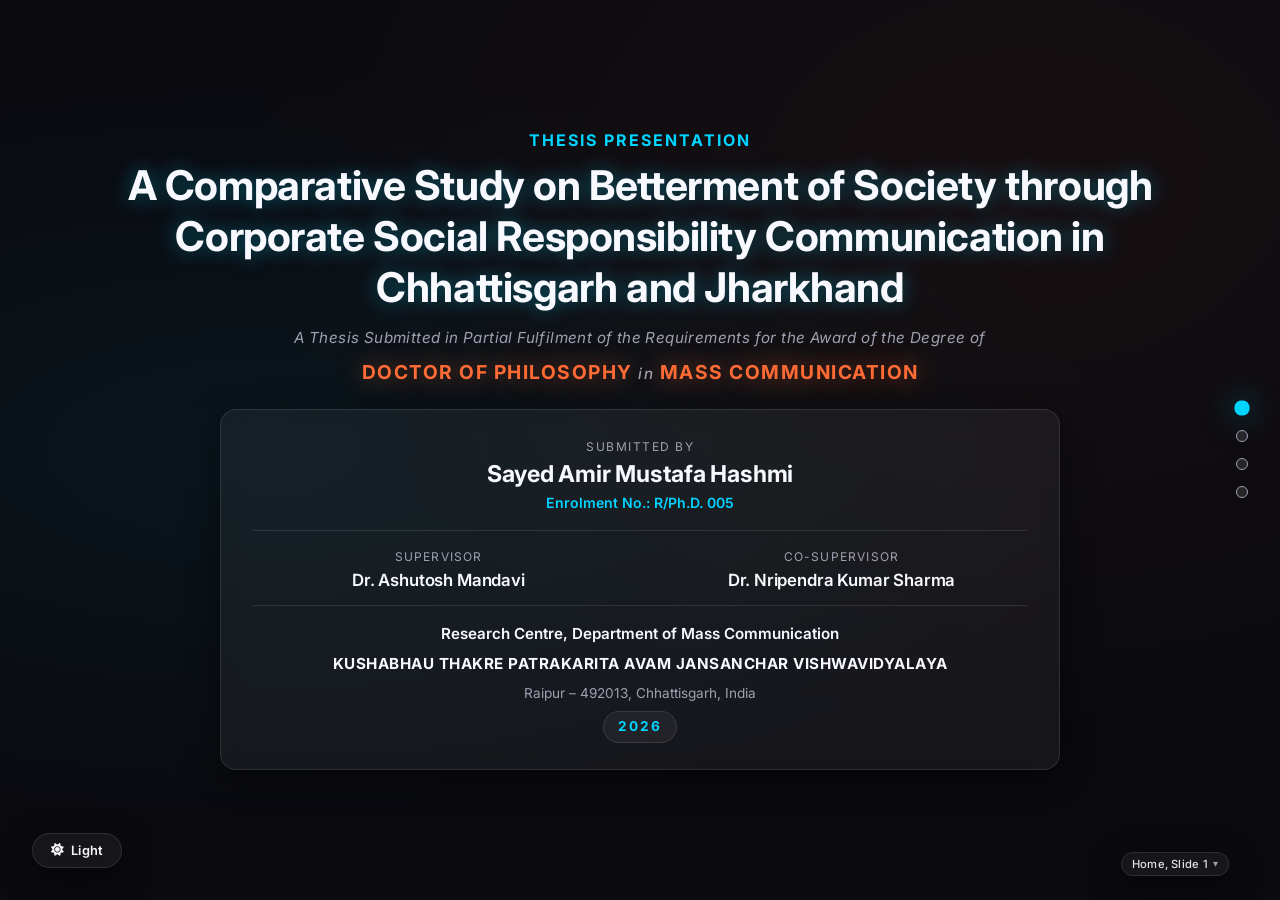
==== commit 83b7596d: "Update hero section with official thesis cover details in index.html" ====
--- a/index.html
+++ b/index.html
@@ -16,31 +16,6 @@
     
     <style>
         /* Specific Homepage Styles */
-        .hero-stats {
-            display: flex;
-            gap: 3rem;
-            margin-top: 1.5rem;
-        }
-        
-        .stat-item {
-            text-align: center;
-        }
-        
-        .stat-number {
-            font-size: 3rem;
-            font-weight: 800;
-            color: var(--accent-cg);
-            text-shadow: var(--accent-glow-cg);
-            margin-bottom: 0.5rem;
-        }
-        
-        .stat-label {
-            font-size: 1.1rem;
-            text-transform: uppercase;
-            letter-spacing: 2px;
-            color: var(--text-muted);
-        }
-        
         .chapter-card {
             text-decoration: none;
             color: var(--text-main);
@@ -65,94 +40,86 @@
             letter-spacing: 2px;
         }
         
-
-        
         /* Mobile-specific styles for Slide 1 (Hero) */
         @media (max-width: 768px) {
             #slide-1 {
                 justify-content: flex-start !important;
-                padding-top: 1rem !important;
-                padding-bottom: 1rem !important;
+                padding-top: 1.25rem !important;
+                padding-bottom: 1.25rem !important;
             }
 
             #slide-1 .slide-subtitle {
-                font-size: 0.9rem !important;
-                margin-bottom: 0.2rem !important;
+                font-size: 0.85rem !important;
+                margin-bottom: 0.25rem !important;
             }
 
             #slide-1 .slide-title {
+                font-size: 1.15rem !important;
+                line-height: 1.3 !important;
+                padding: 0 0.5rem;
+                margin-bottom: 0.35rem !important;
+            }
+
+            #slide-1 .thesis-fulfillment-text {
+                font-size: 0.72rem !important;
+                line-height: 1.25 !important;
+                margin-bottom: 0.15rem !important;
+                padding: 0 0.5rem !important;
+            }
+
+            #slide-1 .thesis-degree-text {
+                font-size: 0.82rem !important;
+                letter-spacing: 0.5px !important;
+                margin-bottom: 0.5rem !important;
+            }
+            
+            #slide-1 .thesis-hero-card {
+                padding: 0.75rem 0.6rem !important;
+                margin-top: 0.25rem !important;
+            }
+
+            #slide-1 .scholar-block {
+                margin-bottom: 0.4rem !important;
+            }
+
+            #slide-1 .scholar-block h3 {
                 font-size: 1.05rem !important;
-                line-height: 1.25 !important;
-                padding: 0 0.5rem;
-                margin-bottom: 0.4rem !important;
-            }
-            
-            #slide-1 .glass-card {
-                flex-direction: column !important;
-                padding: 0.6rem !important;
-                margin-top: 0.4rem !important;
-                align-items: center !important;
-                gap: 0.3rem !important;
-            }
-            
-            #slide-1 .glass-card h3 {
-                font-size: 1.05rem !important;
-                text-align: center !important;
-                width: 100%;
-            }
-            
-            #slide-1 .glass-card p {
-                display: block !important;
-                text-align: center !important;
-                width: 100%;
+                margin-bottom: 0.1rem !important;
+            }
+
+            #slide-1 .scholar-block p {
                 font-size: 0.75rem !important;
-                margin-bottom: 0.2rem !important;
-                white-space: normal !important;
-                margin-top: 0.1rem !important;
-            }
-            
-            #slide-1 .glass-card .grid-2 {
+                margin: 0 !important;
+            }
+            
+            #slide-1 .supervisors-block {
                 display: flex !important;
                 flex-direction: column !important;
-                gap: 0.2rem !important;
+                gap: 0.3rem !important;
                 width: 100% !important;
-            }
-            
-            #slide-1 .glass-card h4 {
+                padding-top: 0.4rem !important;
+                margin-bottom: 0.4rem !important;
+            }
+            
+            #slide-1 .supervisors-block h4 {
                 text-align: center !important;
-                font-size: 0.85rem !important;
+                font-size: 0.88rem !important;
                 width: 100%;
             }
-            
-            #slide-1 .glass-card div[style*="margin-top: 1rem"] {
-                margin-top: 0.4rem !important;
+
+            #slide-1 .supervisors-block p {
+                font-size: 0.7rem !important;
+                margin-bottom: 0.05rem !important;
+            }
+            
+            #slide-1 .institution-block {
                 padding-top: 0.4rem !important;
             }
-            
-            .hero-stats {
-                display: grid !important;
-                grid-template-columns: repeat(4, 1fr) !important;
-                gap: 0.4rem !important;
-                margin-top: 0.6rem !important;
-                width: 100%;
-                max-width: 360px;
-                margin-left: auto;
-                margin-right: auto;
-            }
-            
-            .hero-stats .stat-item {
-                padding: 0 !important;
-                margin: 0 !important;
-            }
-            
-            .hero-stats .stat-number {
-                font-size: 1.4rem !important;
-                margin-bottom: 0.1rem !important;
-            }
-            
-            .hero-stats .stat-label {
-                font-size: 0.6rem !important;
-                letter-spacing: 0.5px !important;
+
+            #slide-1 .institution-block p {
+                font-size: 0.72rem !important;
+                line-height: 1.3 !important;
+                margin-bottom: 0.15rem !important;
             }
         }
         .university-logo {
@@ -167,48 +134,51 @@
         
         <!-- Slide 1: Hero Section -->
         <section class="slide" id="slide-1">
-            <h2 class="slide-subtitle" style="margin-bottom: 1rem;">Thesis Presentation</h2>
-            <h1 class="slide-title" style="color: var(--text-main); max-width: 1000px; font-size: 3.5rem; line-height: 1.2;">
+            <h2 class="slide-subtitle" style="margin-bottom: 0.6rem; text-transform: uppercase; letter-spacing: 2px; font-size: 1rem; color: var(--accent-cg);">Thesis Presentation</h2>
+            <h1 class="slide-title" style="color: var(--text-main); max-width: 1050px; font-size: clamp(1.8rem, 3.2vw, 2.75rem); line-height: 1.25; margin-bottom: 0.75rem;">
                 A Comparative Study on Betterment of Society through Corporate Social Responsibility Communication in Chhattisgarh and Jharkhand
             </h1>
             
-            <div class="glass-card" style="margin-top: 1.5rem; max-width: 800px; width: 100%; text-align: center; padding: 1.5rem;">
-                <h3 style="font-size: 1.5rem; margin-bottom: 0.2rem;">Sayed Amir Mustafa Hashmi</h3>
-                <p style="color: var(--text-muted); margin-bottom: 1rem;">Enrolment No.: R/Ph.D. 005</p>
-                
-                <div class="grid-2">
+            <div class="thesis-fulfillment-wrapper" style="text-align: center; margin-bottom: 1.25rem;">
+                <p class="thesis-fulfillment-text" style="font-size: 0.95rem; color: var(--text-muted); font-style: italic; letter-spacing: 0.4px; margin-bottom: 0.25rem;">
+                    A Thesis Submitted in Partial Fulfilment of the Requirements for the Award of the Degree of
+                </p>
+                <p class="thesis-degree-text" style="font-size: 1.2rem; font-weight: 700; color: var(--accent-jh); text-transform: uppercase; letter-spacing: 1.5px; text-shadow: var(--accent-glow-jh); margin: 0;">
+                    Doctor of Philosophy <span style="font-weight: 500; font-size: 0.95rem; color: var(--text-muted); text-transform: none; font-style: italic; text-shadow: none;">in</span> Mass Communication
+                </p>
+            </div>
+            
+            <div class="glass-card thesis-hero-card" style="max-width: 840px; width: 100%; text-align: center; padding: 1.6rem 2rem;">
+                <div class="scholar-block" style="margin-bottom: 0.9rem;">
+                    <p style="font-size: 0.75rem; color: var(--text-muted); text-transform: uppercase; letter-spacing: 1.5px; margin-bottom: 0.2rem;">Submitted by</p>
+                    <h3 style="font-size: 1.45rem; font-weight: 700; margin-bottom: 0.15rem; color: var(--text-main);">Sayed Amir Mustafa Hashmi</h3>
+                    <p style="color: var(--accent-cg); font-weight: 600; font-size: 0.88rem; margin: 0;">Enrolment No.: R/Ph.D. 005</p>
+                </div>
+                
+                <div class="grid-2 supervisors-block" style="border-top: 1px solid var(--bg-glass-border); padding-top: 0.9rem; margin-bottom: 0.9rem;">
                     <div>
-                        <p style="font-size: 0.8rem; color: var(--text-muted); text-transform: uppercase; letter-spacing: 1px;">Supervisor</p>
-                        <h4 style="font-size: 1.1rem;">Dr. Ashutosh Mandavi</h4>
+                        <p style="font-size: 0.75rem; color: var(--text-muted); text-transform: uppercase; letter-spacing: 1.2px; margin-bottom: 0.2rem;">Supervisor</p>
+                        <h4 style="font-size: 1.05rem; color: var(--text-main); font-weight: 600; margin: 0;">Dr. Ashutosh Mandavi</h4>
                     </div>
                     <div>
-                        <p style="font-size: 0.8rem; color: var(--text-muted); text-transform: uppercase; letter-spacing: 1px;">Co-Supervisor</p>
-                        <h4 style="font-size: 1.1rem;">Dr. Nripendra Kumar Sharma</h4>
-                    </div>
-                </div>
-                
-                <div style="margin-top: 1rem; border-top: 1px solid var(--bg-glass-border); padding-top: 1rem;">
-                    <p style="font-weight: 600; font-size: 0.95rem;">Dept. of Mass Communication</p>
-                    <p style="color: var(--text-muted); font-size: 0.85rem;">Kushabhau Thakre Patrakarita Avam Jansanchar Vishwavidyalaya, Raipur</p>
-                </div>
-            </div>
-            
-            <div class="hero-stats">
-                <div class="stat-item">
-                    <div class="stat-number">400</div>
-                    <div class="stat-label">Surveys</div>
-                </div>
-                <div class="stat-item">
-                    <div class="stat-number">40</div>
-                    <div class="stat-label">Interviews</div>
-                </div>
-                <div class="stat-item">
-                    <div class="stat-number">5</div>
-                    <div class="stat-label">Hypotheses</div>
-                </div>
-                <div class="stat-item">
-                    <div class="stat-number">2</div>
-                    <div class="stat-label">States</div>
+                        <p style="font-size: 0.75rem; color: var(--text-muted); text-transform: uppercase; letter-spacing: 1.2px; margin-bottom: 0.2rem;">Co-Supervisor</p>
+                        <h4 style="font-size: 1.05rem; color: var(--text-main); font-weight: 600; margin: 0;">Dr. Nripendra Kumar Sharma</h4>
+                    </div>
+                </div>
+                
+                <div class="institution-block" style="border-top: 1px solid var(--bg-glass-border); padding-top: 0.9rem;">
+                    <p style="font-weight: 600; font-size: 0.95rem; color: var(--text-main); margin-bottom: 0.25rem;">
+                        Research Centre, Department of Mass Communication
+                    </p>
+                    <p style="font-weight: 700; font-size: 0.95rem; letter-spacing: 0.5px; text-transform: uppercase; color: var(--text-main); margin-bottom: 0.25rem;">
+                        Kushabhau Thakre Patrakarita Avam Jansanchar Vishwavidyalaya
+                    </p>
+                    <p style="color: var(--text-muted); font-size: 0.85rem; margin-bottom: 0.35rem;">
+                        Raipur – 492013, Chhattisgarh, India
+                    </p>
+                    <p style="display: inline-block; font-weight: 700; font-size: 0.85rem; color: var(--accent-cg); letter-spacing: 2px; padding: 0.2rem 0.85rem; background: var(--bg-glass); border: 1px solid var(--bg-glass-border); border-radius: 20px; margin: 0;">
+                        2026
+                    </p>
                 </div>
             </div>
         </section>
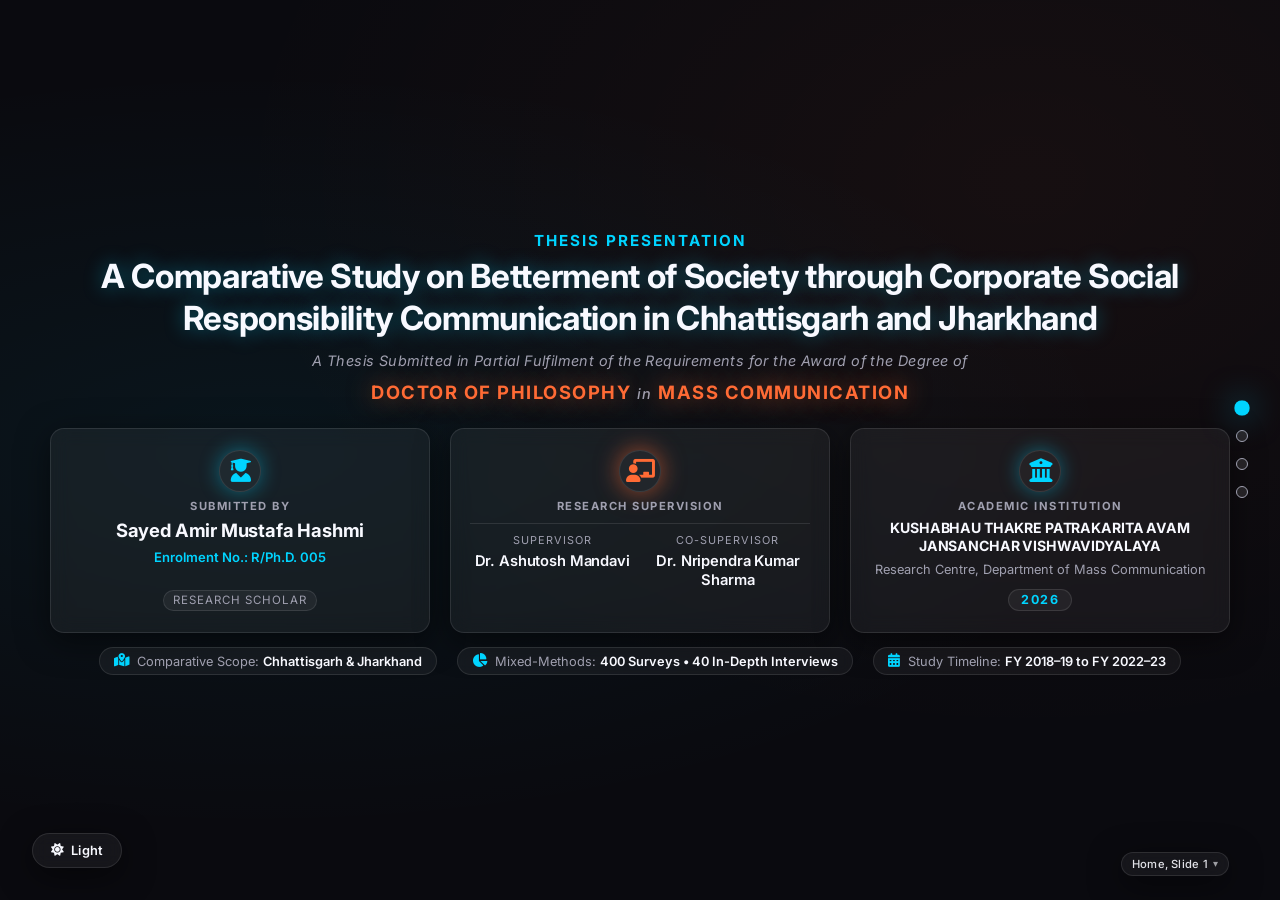
==== commit 4c6dbefe: "Update hero section layout with 3-column card grid in index.html" ====
--- a/index.html
+++ b/index.html
@@ -40,7 +40,220 @@
             letter-spacing: 2px;
         }
         
-        /* Mobile-specific styles for Slide 1 (Hero) */
+        /* Hero Section (Slide 1) Redesign */
+        #slide-1 {
+            padding: 2.2rem 2rem 1.8rem 2rem;
+            justify-content: center;
+            align-items: center;
+        }
+
+        .hero-cards-grid {
+            display: grid;
+            grid-template-columns: repeat(3, 1fr);
+            gap: 1.25rem;
+            width: 100%;
+            max-width: 1180px;
+            margin-top: 0.4rem;
+        }
+
+        .hero-card {
+            display: flex;
+            flex-direction: column;
+            align-items: center;
+            text-align: center;
+            padding: 1.3rem 1.2rem;
+            border-radius: 14px;
+            position: relative;
+            background: var(--bg-glass);
+            border: 1px solid var(--bg-glass-border);
+            backdrop-filter: blur(10px);
+            -webkit-backdrop-filter: blur(10px);
+            transition: transform 0.3s ease, box-shadow 0.3s ease, border-color 0.3s ease;
+        }
+
+        .hero-card:hover {
+            transform: translateY(-4px);
+            box-shadow: var(--card-shadow), var(--neon-glow);
+        }
+
+        .hero-card-scholar:hover {
+            border-color: var(--accent-cg);
+            box-shadow: 0 8px 30px rgba(0, 212, 255, 0.25);
+        }
+
+        .hero-card-supervisors:hover {
+            border-color: var(--accent-jh);
+            box-shadow: 0 8px 30px rgba(255, 107, 53, 0.25);
+        }
+
+        .hero-card-institution:hover {
+            border-color: var(--accent-cg);
+            box-shadow: 0 8px 30px rgba(0, 212, 255, 0.25);
+        }
+
+        .hero-card-icon {
+            font-size: 1.45rem;
+            margin-bottom: 0.45rem;
+            display: inline-flex;
+            align-items: center;
+            justify-content: center;
+            width: 42px;
+            height: 42px;
+            border-radius: 50%;
+            background: rgba(255, 255, 255, 0.04);
+            border: 1px solid var(--bg-glass-border);
+        }
+
+        .hero-card-scholar .hero-card-icon {
+            color: var(--accent-cg);
+            box-shadow: var(--neon-glow);
+        }
+
+        .hero-card-supervisors .hero-card-icon {
+            color: var(--accent-jh);
+            box-shadow: var(--accent-glow-jh);
+        }
+
+        .hero-card-institution .hero-card-icon {
+            color: var(--accent-cg);
+            box-shadow: var(--neon-glow);
+        }
+
+        .hero-card-tag {
+            font-size: 0.7rem;
+            font-weight: 700;
+            text-transform: uppercase;
+            letter-spacing: 1.5px;
+            color: var(--text-muted);
+            margin-bottom: 0.4rem;
+        }
+
+        .hero-card-title {
+            font-size: 1.15rem;
+            font-weight: 700;
+            color: var(--text-main);
+            margin-bottom: 0.2rem;
+            line-height: 1.3;
+        }
+
+        .hero-card-detail {
+            font-size: 0.82rem;
+            color: var(--text-muted);
+            margin: 0;
+            line-height: 1.4;
+        }
+
+        .supervisors-duo {
+            display: grid;
+            grid-template-columns: 1fr 1fr;
+            gap: 0.75rem;
+            width: 100%;
+            margin-top: 0.2rem;
+            padding-top: 0.45rem;
+            border-top: 1px solid var(--bg-glass-border);
+        }
+
+        .supervisor-item p {
+            font-size: 0.68rem;
+            text-transform: uppercase;
+            letter-spacing: 1px;
+            color: var(--text-muted);
+            margin-bottom: 0.15rem;
+        }
+
+        .supervisor-item h4 {
+            font-size: 0.92rem;
+            font-weight: 600;
+            color: var(--text-main);
+            margin: 0;
+            line-height: 1.25;
+        }
+
+        .hero-univ-title {
+            font-size: 0.88rem;
+            font-weight: 700;
+            color: var(--text-main);
+            text-transform: uppercase;
+            letter-spacing: 0.4px;
+            margin-bottom: 0.25rem;
+            line-height: 1.3;
+        }
+
+        .hero-univ-dept {
+            font-size: 0.8rem;
+            color: var(--text-muted);
+            margin-bottom: 0.5rem;
+            line-height: 1.3;
+        }
+
+        .hero-year-pill {
+            display: inline-block;
+            font-weight: 700;
+            font-size: 0.78rem;
+            color: var(--accent-cg);
+            letter-spacing: 1.5px;
+            padding: 0.15rem 0.75rem;
+            background: var(--bg-glass);
+            border: 1px solid var(--bg-glass-border);
+            border-radius: 20px;
+            margin-top: auto;
+        }
+
+        /* Scope Meta Bar */
+        .hero-meta-strip {
+            display: flex;
+            align-items: center;
+            justify-content: center;
+            gap: 1.25rem;
+            margin-top: 0.9rem;
+            width: 100%;
+            max-width: 1180px;
+            flex-wrap: wrap;
+        }
+
+        .hero-meta-pill {
+            display: inline-flex;
+            align-items: center;
+            gap: 0.45rem;
+            font-size: 0.8rem;
+            color: var(--text-muted);
+            background: var(--bg-glass);
+            border: 1px solid var(--bg-glass-border);
+            padding: 0.35rem 0.9rem;
+            border-radius: 30px;
+            backdrop-filter: blur(6px);
+            -webkit-backdrop-filter: blur(6px);
+            transition: all 0.3s ease;
+        }
+
+        .hero-meta-pill:hover {
+            color: var(--text-main);
+            border-color: var(--accent-cg);
+        }
+
+        .hero-meta-pill i {
+            color: var(--accent-cg);
+            font-size: 0.85rem;
+        }
+
+        .hero-meta-pill strong {
+            color: var(--text-main);
+            font-weight: 600;
+        }
+
+        /* Responsive Breakpoints */
+        @media (max-width: 900px) {
+            .hero-cards-grid {
+                grid-template-columns: 1fr;
+                gap: 0.85rem;
+                max-width: 550px;
+            }
+            .hero-meta-strip {
+                gap: 0.5rem;
+                flex-direction: column;
+            }
+        }
+
         @media (max-width: 768px) {
             #slide-1 {
                 justify-content: flex-start !important;
@@ -49,15 +262,15 @@
             }
 
             #slide-1 .slide-subtitle {
-                font-size: 0.85rem !important;
-                margin-bottom: 0.25rem !important;
+                font-size: 0.82rem !important;
+                margin-bottom: 0.2rem !important;
             }
 
             #slide-1 .slide-title {
                 font-size: 1.15rem !important;
                 line-height: 1.3 !important;
                 padding: 0 0.5rem;
-                margin-bottom: 0.35rem !important;
+                margin-bottom: 0.3rem !important;
             }
 
             #slide-1 .thesis-fulfillment-text {
@@ -70,56 +283,20 @@
             #slide-1 .thesis-degree-text {
                 font-size: 0.82rem !important;
                 letter-spacing: 0.5px !important;
-                margin-bottom: 0.5rem !important;
+                margin-bottom: 0.4rem !important;
             }
             
-            #slide-1 .thesis-hero-card {
+            .hero-card {
                 padding: 0.75rem 0.6rem !important;
-                margin-top: 0.25rem !important;
-            }
-
-            #slide-1 .scholar-block {
-                margin-bottom: 0.4rem !important;
-            }
-
-            #slide-1 .scholar-block h3 {
-                font-size: 1.05rem !important;
-                margin-bottom: 0.1rem !important;
-            }
-
-            #slide-1 .scholar-block p {
-                font-size: 0.75rem !important;
-                margin: 0 !important;
-            }
-            
-            #slide-1 .supervisors-block {
-                display: flex !important;
-                flex-direction: column !important;
-                gap: 0.3rem !important;
-                width: 100% !important;
-                padding-top: 0.4rem !important;
-                margin-bottom: 0.4rem !important;
-            }
-            
-            #slide-1 .supervisors-block h4 {
-                text-align: center !important;
-                font-size: 0.88rem !important;
-                width: 100%;
-            }
-
-            #slide-1 .supervisors-block p {
-                font-size: 0.7rem !important;
-                margin-bottom: 0.05rem !important;
-            }
-            
-            #slide-1 .institution-block {
-                padding-top: 0.4rem !important;
-            }
-
-            #slide-1 .institution-block p {
+            }
+
+            .hero-card-title {
+                font-size: 1rem !important;
+            }
+
+            .hero-meta-pill {
                 font-size: 0.72rem !important;
-                line-height: 1.3 !important;
-                margin-bottom: 0.15rem !important;
+                padding: 0.25rem 0.6rem !important;
             }
         }
         .university-logo {
@@ -134,51 +311,69 @@
         
         <!-- Slide 1: Hero Section -->
         <section class="slide" id="slide-1">
-            <h2 class="slide-subtitle" style="margin-bottom: 0.6rem; text-transform: uppercase; letter-spacing: 2px; font-size: 1rem; color: var(--accent-cg);">Thesis Presentation</h2>
-            <h1 class="slide-title" style="color: var(--text-main); max-width: 1050px; font-size: clamp(1.8rem, 3.2vw, 2.75rem); line-height: 1.25; margin-bottom: 0.75rem;">
+            <h2 class="slide-subtitle" style="margin-bottom: 0.4rem; text-transform: uppercase; letter-spacing: 2px; font-size: 0.95rem; color: var(--accent-cg);">Thesis Presentation</h2>
+            <h1 class="slide-title" style="color: var(--text-main); max-width: 1100px; font-size: clamp(1.6rem, 2.6vw, 2.5rem); line-height: 1.25; margin-bottom: 0.5rem;">
                 A Comparative Study on Betterment of Society through Corporate Social Responsibility Communication in Chhattisgarh and Jharkhand
             </h1>
             
-            <div class="thesis-fulfillment-wrapper" style="text-align: center; margin-bottom: 1.25rem;">
-                <p class="thesis-fulfillment-text" style="font-size: 0.95rem; color: var(--text-muted); font-style: italic; letter-spacing: 0.4px; margin-bottom: 0.25rem;">
+            <div class="thesis-fulfillment-wrapper" style="text-align: center; margin-bottom: 0.85rem;">
+                <p class="thesis-fulfillment-text" style="font-size: 0.9rem; color: var(--text-muted); font-style: italic; letter-spacing: 0.4px; margin-bottom: 0.2rem;">
                     A Thesis Submitted in Partial Fulfilment of the Requirements for the Award of the Degree of
                 </p>
-                <p class="thesis-degree-text" style="font-size: 1.2rem; font-weight: 700; color: var(--accent-jh); text-transform: uppercase; letter-spacing: 1.5px; text-shadow: var(--accent-glow-jh); margin: 0;">
-                    Doctor of Philosophy <span style="font-weight: 500; font-size: 0.95rem; color: var(--text-muted); text-transform: none; font-style: italic; text-shadow: none;">in</span> Mass Communication
+                <p class="thesis-degree-text" style="font-size: 1.15rem; font-weight: 700; color: var(--accent-jh); text-transform: uppercase; letter-spacing: 1.5px; text-shadow: var(--accent-glow-jh); margin: 0;">
+                    Doctor of Philosophy <span style="font-weight: 500; font-size: 0.9rem; color: var(--text-muted); text-transform: none; font-style: italic; text-shadow: none;">in</span> Mass Communication
                 </p>
             </div>
             
-            <div class="glass-card thesis-hero-card" style="max-width: 840px; width: 100%; text-align: center; padding: 1.6rem 2rem;">
-                <div class="scholar-block" style="margin-bottom: 0.9rem;">
-                    <p style="font-size: 0.75rem; color: var(--text-muted); text-transform: uppercase; letter-spacing: 1.5px; margin-bottom: 0.2rem;">Submitted by</p>
-                    <h3 style="font-size: 1.45rem; font-weight: 700; margin-bottom: 0.15rem; color: var(--text-main);">Sayed Amir Mustafa Hashmi</h3>
-                    <p style="color: var(--accent-cg); font-weight: 600; font-size: 0.88rem; margin: 0;">Enrolment No.: R/Ph.D. 005</p>
-                </div>
-                
-                <div class="grid-2 supervisors-block" style="border-top: 1px solid var(--bg-glass-border); padding-top: 0.9rem; margin-bottom: 0.9rem;">
-                    <div>
-                        <p style="font-size: 0.75rem; color: var(--text-muted); text-transform: uppercase; letter-spacing: 1.2px; margin-bottom: 0.2rem;">Supervisor</p>
-                        <h4 style="font-size: 1.05rem; color: var(--text-main); font-weight: 600; margin: 0;">Dr. Ashutosh Mandavi</h4>
-                    </div>
-                    <div>
-                        <p style="font-size: 0.75rem; color: var(--text-muted); text-transform: uppercase; letter-spacing: 1.2px; margin-bottom: 0.2rem;">Co-Supervisor</p>
-                        <h4 style="font-size: 1.05rem; color: var(--text-main); font-weight: 600; margin: 0;">Dr. Nripendra Kumar Sharma</h4>
-                    </div>
-                </div>
-                
-                <div class="institution-block" style="border-top: 1px solid var(--bg-glass-border); padding-top: 0.9rem;">
-                    <p style="font-weight: 600; font-size: 0.95rem; color: var(--text-main); margin-bottom: 0.25rem;">
-                        Research Centre, Department of Mass Communication
-                    </p>
-                    <p style="font-weight: 700; font-size: 0.95rem; letter-spacing: 0.5px; text-transform: uppercase; color: var(--text-main); margin-bottom: 0.25rem;">
-                        Kushabhau Thakre Patrakarita Avam Jansanchar Vishwavidyalaya
-                    </p>
-                    <p style="color: var(--text-muted); font-size: 0.85rem; margin-bottom: 0.35rem;">
-                        Raipur – 492013, Chhattisgarh, India
-                    </p>
-                    <p style="display: inline-block; font-weight: 700; font-size: 0.85rem; color: var(--accent-cg); letter-spacing: 2px; padding: 0.2rem 0.85rem; background: var(--bg-glass); border: 1px solid var(--bg-glass-border); border-radius: 20px; margin: 0;">
-                        2026
-                    </p>
+            <div class="hero-cards-grid">
+                <!-- Card 1: Research Scholar -->
+                <div class="glass-card hero-card hero-card-scholar">
+                    <div class="hero-card-icon"><i class="fas fa-user-graduate"></i></div>
+                    <span class="hero-card-tag">Submitted By</span>
+                    <h3 class="hero-card-title">Sayed Amir Mustafa Hashmi</h3>
+                    <p class="hero-card-detail" style="color: var(--accent-cg); font-weight: 600; margin-bottom: 0.35rem;">Enrolment No.: R/Ph.D. 005</p>
+                    <span style="display: inline-block; font-size: 0.72rem; color: var(--text-muted); text-transform: uppercase; letter-spacing: 1px; padding: 0.15rem 0.55rem; background: var(--bg-glass); border: 1px solid var(--bg-glass-border); border-radius: 12px; margin-top: auto;">Research Scholar</span>
+                </div>
+
+                <!-- Card 2: Supervisory Committee -->
+                <div class="glass-card hero-card hero-card-supervisors">
+                    <div class="hero-card-icon"><i class="fas fa-chalkboard-teacher"></i></div>
+                    <span class="hero-card-tag">Research Supervision</span>
+                    <div class="supervisors-duo">
+                        <div class="supervisor-item">
+                            <p>Supervisor</p>
+                            <h4>Dr. Ashutosh Mandavi</h4>
+                        </div>
+                        <div class="supervisor-item">
+                            <p>Co-Supervisor</p>
+                            <h4>Dr. Nripendra Kumar Sharma</h4>
+                        </div>
+                    </div>
+                </div>
+
+                <!-- Card 3: Academic Institution -->
+                <div class="glass-card hero-card hero-card-institution">
+                    <div class="hero-card-icon"><i class="fas fa-university"></i></div>
+                    <span class="hero-card-tag">Academic Institution</span>
+                    <h4 class="hero-univ-title">Kushabhau Thakre Patrakarita Avam Jansanchar Vishwavidyalaya</h4>
+                    <p class="hero-univ-dept">Research Centre, Department of Mass Communication</p>
+                    <span class="hero-year-pill">2026</span>
+                </div>
+            </div>
+
+            <!-- Scope Meta Bar -->
+            <div class="hero-meta-strip">
+                <div class="hero-meta-pill">
+                    <i class="fas fa-map-marked-alt"></i>
+                    <span>Comparative Scope: <strong>Chhattisgarh &amp; Jharkhand</strong></span>
+                </div>
+                <div class="hero-meta-pill">
+                    <i class="fas fa-chart-pie"></i>
+                    <span>Mixed-Methods: <strong>400 Surveys &bull; 40 In-Depth Interviews</strong></span>
+                </div>
+                <div class="hero-meta-pill">
+                    <i class="fas fa-calendar-alt"></i>
+                    <span>Study Timeline: <strong>FY 2018–19 to FY 2022–23</strong></span>
                 </div>
             </div>
         </section>
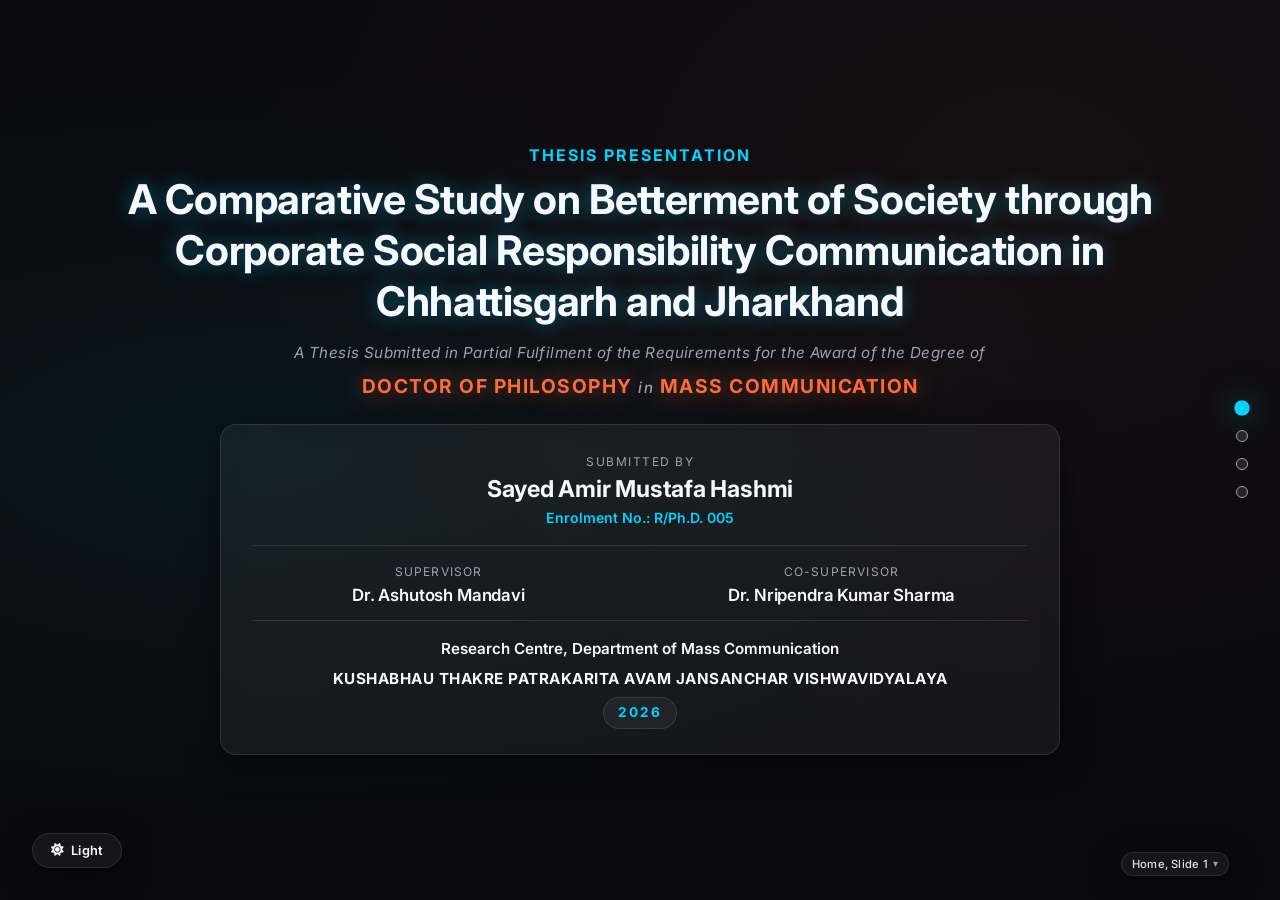
==== commit 150b2ba4: "Restore single card layout and remove extra detail lines from home page" ====
--- a/index.html
+++ b/index.html
@@ -40,220 +40,7 @@
             letter-spacing: 2px;
         }
         
-        /* Hero Section (Slide 1) Redesign */
-        #slide-1 {
-            padding: 2.2rem 2rem 1.8rem 2rem;
-            justify-content: center;
-            align-items: center;
-        }
-
-        .hero-cards-grid {
-            display: grid;
-            grid-template-columns: repeat(3, 1fr);
-            gap: 1.25rem;
-            width: 100%;
-            max-width: 1180px;
-            margin-top: 0.4rem;
-        }
-
-        .hero-card {
-            display: flex;
-            flex-direction: column;
-            align-items: center;
-            text-align: center;
-            padding: 1.3rem 1.2rem;
-            border-radius: 14px;
-            position: relative;
-            background: var(--bg-glass);
-            border: 1px solid var(--bg-glass-border);
-            backdrop-filter: blur(10px);
-            -webkit-backdrop-filter: blur(10px);
-            transition: transform 0.3s ease, box-shadow 0.3s ease, border-color 0.3s ease;
-        }
-
-        .hero-card:hover {
-            transform: translateY(-4px);
-            box-shadow: var(--card-shadow), var(--neon-glow);
-        }
-
-        .hero-card-scholar:hover {
-            border-color: var(--accent-cg);
-            box-shadow: 0 8px 30px rgba(0, 212, 255, 0.25);
-        }
-
-        .hero-card-supervisors:hover {
-            border-color: var(--accent-jh);
-            box-shadow: 0 8px 30px rgba(255, 107, 53, 0.25);
-        }
-
-        .hero-card-institution:hover {
-            border-color: var(--accent-cg);
-            box-shadow: 0 8px 30px rgba(0, 212, 255, 0.25);
-        }
-
-        .hero-card-icon {
-            font-size: 1.45rem;
-            margin-bottom: 0.45rem;
-            display: inline-flex;
-            align-items: center;
-            justify-content: center;
-            width: 42px;
-            height: 42px;
-            border-radius: 50%;
-            background: rgba(255, 255, 255, 0.04);
-            border: 1px solid var(--bg-glass-border);
-        }
-
-        .hero-card-scholar .hero-card-icon {
-            color: var(--accent-cg);
-            box-shadow: var(--neon-glow);
-        }
-
-        .hero-card-supervisors .hero-card-icon {
-            color: var(--accent-jh);
-            box-shadow: var(--accent-glow-jh);
-        }
-
-        .hero-card-institution .hero-card-icon {
-            color: var(--accent-cg);
-            box-shadow: var(--neon-glow);
-        }
-
-        .hero-card-tag {
-            font-size: 0.7rem;
-            font-weight: 700;
-            text-transform: uppercase;
-            letter-spacing: 1.5px;
-            color: var(--text-muted);
-            margin-bottom: 0.4rem;
-        }
-
-        .hero-card-title {
-            font-size: 1.15rem;
-            font-weight: 700;
-            color: var(--text-main);
-            margin-bottom: 0.2rem;
-            line-height: 1.3;
-        }
-
-        .hero-card-detail {
-            font-size: 0.82rem;
-            color: var(--text-muted);
-            margin: 0;
-            line-height: 1.4;
-        }
-
-        .supervisors-duo {
-            display: grid;
-            grid-template-columns: 1fr 1fr;
-            gap: 0.75rem;
-            width: 100%;
-            margin-top: 0.2rem;
-            padding-top: 0.45rem;
-            border-top: 1px solid var(--bg-glass-border);
-        }
-
-        .supervisor-item p {
-            font-size: 0.68rem;
-            text-transform: uppercase;
-            letter-spacing: 1px;
-            color: var(--text-muted);
-            margin-bottom: 0.15rem;
-        }
-
-        .supervisor-item h4 {
-            font-size: 0.92rem;
-            font-weight: 600;
-            color: var(--text-main);
-            margin: 0;
-            line-height: 1.25;
-        }
-
-        .hero-univ-title {
-            font-size: 0.88rem;
-            font-weight: 700;
-            color: var(--text-main);
-            text-transform: uppercase;
-            letter-spacing: 0.4px;
-            margin-bottom: 0.25rem;
-            line-height: 1.3;
-        }
-
-        .hero-univ-dept {
-            font-size: 0.8rem;
-            color: var(--text-muted);
-            margin-bottom: 0.5rem;
-            line-height: 1.3;
-        }
-
-        .hero-year-pill {
-            display: inline-block;
-            font-weight: 700;
-            font-size: 0.78rem;
-            color: var(--accent-cg);
-            letter-spacing: 1.5px;
-            padding: 0.15rem 0.75rem;
-            background: var(--bg-glass);
-            border: 1px solid var(--bg-glass-border);
-            border-radius: 20px;
-            margin-top: auto;
-        }
-
-        /* Scope Meta Bar */
-        .hero-meta-strip {
-            display: flex;
-            align-items: center;
-            justify-content: center;
-            gap: 1.25rem;
-            margin-top: 0.9rem;
-            width: 100%;
-            max-width: 1180px;
-            flex-wrap: wrap;
-        }
-
-        .hero-meta-pill {
-            display: inline-flex;
-            align-items: center;
-            gap: 0.45rem;
-            font-size: 0.8rem;
-            color: var(--text-muted);
-            background: var(--bg-glass);
-            border: 1px solid var(--bg-glass-border);
-            padding: 0.35rem 0.9rem;
-            border-radius: 30px;
-            backdrop-filter: blur(6px);
-            -webkit-backdrop-filter: blur(6px);
-            transition: all 0.3s ease;
-        }
-
-        .hero-meta-pill:hover {
-            color: var(--text-main);
-            border-color: var(--accent-cg);
-        }
-
-        .hero-meta-pill i {
-            color: var(--accent-cg);
-            font-size: 0.85rem;
-        }
-
-        .hero-meta-pill strong {
-            color: var(--text-main);
-            font-weight: 600;
-        }
-
-        /* Responsive Breakpoints */
-        @media (max-width: 900px) {
-            .hero-cards-grid {
-                grid-template-columns: 1fr;
-                gap: 0.85rem;
-                max-width: 550px;
-            }
-            .hero-meta-strip {
-                gap: 0.5rem;
-                flex-direction: column;
-            }
-        }
-
+        /* Mobile-specific styles for Slide 1 (Hero) */
         @media (max-width: 768px) {
             #slide-1 {
                 justify-content: flex-start !important;
@@ -262,15 +49,15 @@
             }
 
             #slide-1 .slide-subtitle {
-                font-size: 0.82rem !important;
-                margin-bottom: 0.2rem !important;
+                font-size: 0.85rem !important;
+                margin-bottom: 0.25rem !important;
             }
 
             #slide-1 .slide-title {
                 font-size: 1.15rem !important;
                 line-height: 1.3 !important;
                 padding: 0 0.5rem;
-                margin-bottom: 0.3rem !important;
+                margin-bottom: 0.35rem !important;
             }
 
             #slide-1 .thesis-fulfillment-text {
@@ -283,20 +70,56 @@
             #slide-1 .thesis-degree-text {
                 font-size: 0.82rem !important;
                 letter-spacing: 0.5px !important;
+                margin-bottom: 0.5rem !important;
+            }
+            
+            #slide-1 .thesis-hero-card {
+                padding: 0.75rem 0.6rem !important;
+                margin-top: 0.25rem !important;
+            }
+
+            #slide-1 .scholar-block {
                 margin-bottom: 0.4rem !important;
             }
-            
-            .hero-card {
-                padding: 0.75rem 0.6rem !important;
-            }
-
-            .hero-card-title {
-                font-size: 1rem !important;
-            }
-
-            .hero-meta-pill {
+
+            #slide-1 .scholar-block h3 {
+                font-size: 1.05rem !important;
+                margin-bottom: 0.1rem !important;
+            }
+
+            #slide-1 .scholar-block p {
+                font-size: 0.75rem !important;
+                margin: 0 !important;
+            }
+            
+            #slide-1 .supervisors-block {
+                display: flex !important;
+                flex-direction: column !important;
+                gap: 0.3rem !important;
+                width: 100% !important;
+                padding-top: 0.4rem !important;
+                margin-bottom: 0.4rem !important;
+            }
+            
+            #slide-1 .supervisors-block h4 {
+                text-align: center !important;
+                font-size: 0.88rem !important;
+                width: 100%;
+            }
+
+            #slide-1 .supervisors-block p {
+                font-size: 0.7rem !important;
+                margin-bottom: 0.05rem !important;
+            }
+            
+            #slide-1 .institution-block {
+                padding-top: 0.4rem !important;
+            }
+
+            #slide-1 .institution-block p {
                 font-size: 0.72rem !important;
-                padding: 0.25rem 0.6rem !important;
+                line-height: 1.3 !important;
+                margin-bottom: 0.15rem !important;
             }
         }
         .university-logo {
@@ -311,69 +134,48 @@
         
         <!-- Slide 1: Hero Section -->
         <section class="slide" id="slide-1">
-            <h2 class="slide-subtitle" style="margin-bottom: 0.4rem; text-transform: uppercase; letter-spacing: 2px; font-size: 0.95rem; color: var(--accent-cg);">Thesis Presentation</h2>
-            <h1 class="slide-title" style="color: var(--text-main); max-width: 1100px; font-size: clamp(1.6rem, 2.6vw, 2.5rem); line-height: 1.25; margin-bottom: 0.5rem;">
+            <h2 class="slide-subtitle" style="margin-bottom: 0.6rem; text-transform: uppercase; letter-spacing: 2px; font-size: 1rem; color: var(--accent-cg);">Thesis Presentation</h2>
+            <h1 class="slide-title" style="color: var(--text-main); max-width: 1050px; font-size: clamp(1.8rem, 3.2vw, 2.75rem); line-height: 1.25; margin-bottom: 0.75rem;">
                 A Comparative Study on Betterment of Society through Corporate Social Responsibility Communication in Chhattisgarh and Jharkhand
             </h1>
             
-            <div class="thesis-fulfillment-wrapper" style="text-align: center; margin-bottom: 0.85rem;">
-                <p class="thesis-fulfillment-text" style="font-size: 0.9rem; color: var(--text-muted); font-style: italic; letter-spacing: 0.4px; margin-bottom: 0.2rem;">
+            <div class="thesis-fulfillment-wrapper" style="text-align: center; margin-bottom: 1.25rem;">
+                <p class="thesis-fulfillment-text" style="font-size: 0.95rem; color: var(--text-muted); font-style: italic; letter-spacing: 0.4px; margin-bottom: 0.25rem;">
                     A Thesis Submitted in Partial Fulfilment of the Requirements for the Award of the Degree of
                 </p>
-                <p class="thesis-degree-text" style="font-size: 1.15rem; font-weight: 700; color: var(--accent-jh); text-transform: uppercase; letter-spacing: 1.5px; text-shadow: var(--accent-glow-jh); margin: 0;">
-                    Doctor of Philosophy <span style="font-weight: 500; font-size: 0.9rem; color: var(--text-muted); text-transform: none; font-style: italic; text-shadow: none;">in</span> Mass Communication
+                <p class="thesis-degree-text" style="font-size: 1.2rem; font-weight: 700; color: var(--accent-jh); text-transform: uppercase; letter-spacing: 1.5px; text-shadow: var(--accent-glow-jh); margin: 0;">
+                    Doctor of Philosophy <span style="font-weight: 500; font-size: 0.95rem; color: var(--text-muted); text-transform: none; font-style: italic; text-shadow: none;">in</span> Mass Communication
                 </p>
             </div>
             
-            <div class="hero-cards-grid">
-                <!-- Card 1: Research Scholar -->
-                <div class="glass-card hero-card hero-card-scholar">
-                    <div class="hero-card-icon"><i class="fas fa-user-graduate"></i></div>
-                    <span class="hero-card-tag">Submitted By</span>
-                    <h3 class="hero-card-title">Sayed Amir Mustafa Hashmi</h3>
-                    <p class="hero-card-detail" style="color: var(--accent-cg); font-weight: 600; margin-bottom: 0.35rem;">Enrolment No.: R/Ph.D. 005</p>
-                    <span style="display: inline-block; font-size: 0.72rem; color: var(--text-muted); text-transform: uppercase; letter-spacing: 1px; padding: 0.15rem 0.55rem; background: var(--bg-glass); border: 1px solid var(--bg-glass-border); border-radius: 12px; margin-top: auto;">Research Scholar</span>
-                </div>
-
-                <!-- Card 2: Supervisory Committee -->
-                <div class="glass-card hero-card hero-card-supervisors">
-                    <div class="hero-card-icon"><i class="fas fa-chalkboard-teacher"></i></div>
-                    <span class="hero-card-tag">Research Supervision</span>
-                    <div class="supervisors-duo">
-                        <div class="supervisor-item">
-                            <p>Supervisor</p>
-                            <h4>Dr. Ashutosh Mandavi</h4>
-                        </div>
-                        <div class="supervisor-item">
-                            <p>Co-Supervisor</p>
-                            <h4>Dr. Nripendra Kumar Sharma</h4>
-                        </div>
-                    </div>
-                </div>
-
-                <!-- Card 3: Academic Institution -->
-                <div class="glass-card hero-card hero-card-institution">
-                    <div class="hero-card-icon"><i class="fas fa-university"></i></div>
-                    <span class="hero-card-tag">Academic Institution</span>
-                    <h4 class="hero-univ-title">Kushabhau Thakre Patrakarita Avam Jansanchar Vishwavidyalaya</h4>
-                    <p class="hero-univ-dept">Research Centre, Department of Mass Communication</p>
-                    <span class="hero-year-pill">2026</span>
-                </div>
-            </div>
-
-            <!-- Scope Meta Bar -->
-            <div class="hero-meta-strip">
-                <div class="hero-meta-pill">
-                    <i class="fas fa-map-marked-alt"></i>
-                    <span>Comparative Scope: <strong>Chhattisgarh &amp; Jharkhand</strong></span>
-                </div>
-                <div class="hero-meta-pill">
-                    <i class="fas fa-chart-pie"></i>
-                    <span>Mixed-Methods: <strong>400 Surveys &bull; 40 In-Depth Interviews</strong></span>
-                </div>
-                <div class="hero-meta-pill">
-                    <i class="fas fa-calendar-alt"></i>
-                    <span>Study Timeline: <strong>FY 2018–19 to FY 2022–23</strong></span>
+            <div class="glass-card thesis-hero-card" style="max-width: 840px; width: 100%; text-align: center; padding: 1.6rem 2rem;">
+                <div class="scholar-block" style="margin-bottom: 0.9rem;">
+                    <p style="font-size: 0.75rem; color: var(--text-muted); text-transform: uppercase; letter-spacing: 1.5px; margin-bottom: 0.2rem;">Submitted by</p>
+                    <h3 style="font-size: 1.45rem; font-weight: 700; margin-bottom: 0.15rem; color: var(--text-main);">Sayed Amir Mustafa Hashmi</h3>
+                    <p style="color: var(--accent-cg); font-weight: 600; font-size: 0.88rem; margin: 0;">Enrolment No.: R/Ph.D. 005</p>
+                </div>
+                
+                <div class="grid-2 supervisors-block" style="border-top: 1px solid var(--bg-glass-border); padding-top: 0.9rem; margin-bottom: 0.9rem;">
+                    <div>
+                        <p style="font-size: 0.75rem; color: var(--text-muted); text-transform: uppercase; letter-spacing: 1.2px; margin-bottom: 0.2rem;">Supervisor</p>
+                        <h4 style="font-size: 1.05rem; color: var(--text-main); font-weight: 600; margin: 0;">Dr. Ashutosh Mandavi</h4>
+                    </div>
+                    <div>
+                        <p style="font-size: 0.75rem; color: var(--text-muted); text-transform: uppercase; letter-spacing: 1.2px; margin-bottom: 0.2rem;">Co-Supervisor</p>
+                        <h4 style="font-size: 1.05rem; color: var(--text-main); font-weight: 600; margin: 0;">Dr. Nripendra Kumar Sharma</h4>
+                    </div>
+                </div>
+                
+                <div class="institution-block" style="border-top: 1px solid var(--bg-glass-border); padding-top: 0.9rem;">
+                    <p style="font-weight: 600; font-size: 0.95rem; color: var(--text-main); margin-bottom: 0.25rem;">
+                        Research Centre, Department of Mass Communication
+                    </p>
+                    <p style="font-weight: 700; font-size: 0.95rem; letter-spacing: 0.5px; text-transform: uppercase; color: var(--text-main); margin-bottom: 0.25rem;">
+                        Kushabhau Thakre Patrakarita Avam Jansanchar Vishwavidyalaya
+                    </p>
+                    <p style="display: inline-block; font-weight: 700; font-size: 0.85rem; color: var(--accent-cg); letter-spacing: 2px; padding: 0.2rem 0.85rem; background: var(--bg-glass); border: 1px solid var(--bg-glass-border); border-radius: 20px; margin: 0;">
+                        2026
+                    </p>
                 </div>
             </div>
         </section>
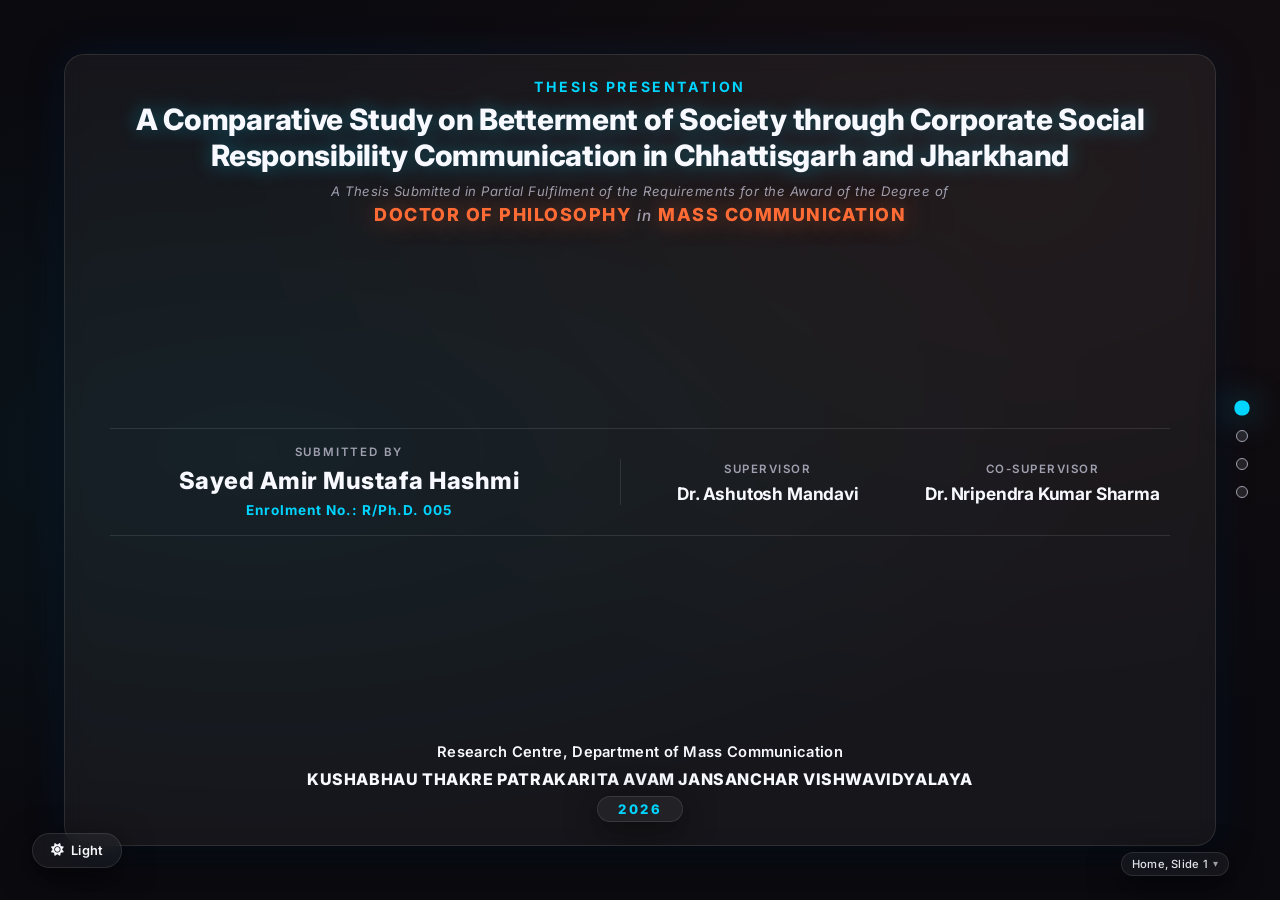
==== commit de21ae66: "Maximize Slide 1 layout to ~90% viewport with larger fonts, no overflow" ====
--- a/index.html
+++ b/index.html
@@ -40,86 +40,229 @@
             letter-spacing: 2px;
         }
         
-        /* Mobile-specific styles for Slide 1 (Hero) */
+        /* ── Slide 1 Maximized Viewport Styling (~90% Width & Height) ── */
+        #slide-1 {
+            height: 100vh;
+            max-height: 100vh;
+            padding: 3vh 3vw;
+            display: flex;
+            justify-content: center;
+            align-items: center;
+            box-sizing: border-box;
+            overflow: hidden;
+        }
+
+        #slide-1 .thesis-hero-card {
+            width: 90vw;
+            max-width: 1600px;
+            height: 88vh;
+            max-height: 88vh;
+            padding: clamp(1rem, 2.5vh, 2.4rem) clamp(1.2rem, 3.5vw, 3.5rem);
+            display: flex;
+            flex-direction: column;
+            justify-content: space-between;
+            align-items: center;
+            text-align: center;
+            box-sizing: border-box;
+            border-radius: 20px;
+            box-shadow: var(--card-shadow), 0 0 40px rgba(0, 102, 204, 0.15);
+            overflow: hidden;
+            position: relative;
+        }
+
+        #slide-1 .hero-card-header {
+            width: 100%;
+            display: flex;
+            flex-direction: column;
+            align-items: center;
+        }
+
+        #slide-1 .slide-subtitle {
+            margin-bottom: clamp(0.2rem, 0.8vh, 0.6rem);
+            text-transform: uppercase;
+            letter-spacing: clamp(1.5px, 0.2vw, 3px);
+            font-size: clamp(0.85rem, 1.1vw, 1.25rem);
+            color: var(--accent-cg);
+            font-weight: 700;
+        }
+
+        #slide-1 .slide-title {
+            color: var(--text-main);
+            max-width: 1400px;
+            font-size: clamp(1.5rem, 2.3vw, 2.65rem);
+            line-height: 1.22;
+            margin-bottom: clamp(0.3rem, 1vh, 0.75rem);
+            font-weight: 800;
+            text-shadow: var(--neon-glow);
+        }
+
+        #slide-1 .thesis-fulfillment-wrapper {
+            text-align: center;
+            margin-bottom: clamp(0.2rem, 0.8vh, 0.6rem);
+        }
+
+        #slide-1 .thesis-fulfillment-text {
+            font-size: clamp(0.82rem, 1vw, 1.1rem);
+            color: var(--text-muted);
+            font-style: italic;
+            letter-spacing: 0.5px;
+            margin-bottom: 0.2rem;
+            line-height: 1.3;
+        }
+
+        #slide-1 .thesis-degree-text {
+            font-size: clamp(1.1rem, 1.4vw, 1.55rem);
+            font-weight: 800;
+            color: var(--accent-jh);
+            text-transform: uppercase;
+            letter-spacing: 1.5px;
+            text-shadow: var(--accent-glow-jh);
+            margin: 0;
+            line-height: 1.3;
+        }
+
+        #slide-1 .hero-card-body {
+            width: 100%;
+            display: grid;
+            grid-template-columns: 1fr 1.15fr;
+            gap: clamp(1rem, 2.5vw, 3rem);
+            align-items: center;
+            padding: clamp(0.5rem, 1.4vh, 1.2rem) 0;
+            border-top: 1px solid var(--bg-glass-border);
+            border-bottom: 1px solid var(--bg-glass-border);
+        }
+
+        #slide-1 .scholar-block {
+            text-align: center;
+            display: flex;
+            flex-direction: column;
+            justify-content: center;
+            align-items: center;
+        }
+
+        #slide-1 .scholar-block .block-label {
+            font-size: clamp(0.72rem, 0.85vw, 0.95rem);
+            color: var(--text-muted);
+            text-transform: uppercase;
+            letter-spacing: 1.8px;
+            margin-bottom: 0.25rem;
+            font-weight: 600;
+        }
+
+        #slide-1 .scholar-block h3 {
+            font-size: clamp(1.3rem, 1.85vw, 2.1rem);
+            font-weight: 800;
+            margin-bottom: 0.2rem;
+            color: var(--text-main);
+            letter-spacing: 0.5px;
+        }
+
+        #slide-1 .scholar-block .scholar-enrolment {
+            color: var(--accent-cg);
+            font-weight: 700;
+            font-size: clamp(0.85rem, 1.05vw, 1.2rem);
+            letter-spacing: 1px;
+            margin: 0;
+        }
+
+        #slide-1 .supervisors-block {
+            display: grid;
+            grid-template-columns: 1fr 1fr;
+            gap: clamp(0.8rem, 1.5vw, 2rem);
+            text-align: center;
+            border-left: 1px solid var(--bg-glass-border);
+            padding-left: clamp(0.8rem, 1.5vw, 2rem);
+        }
+
+        #slide-1 .supervisor-item .block-label {
+            font-size: clamp(0.72rem, 0.85vw, 0.95rem);
+            color: var(--text-muted);
+            text-transform: uppercase;
+            letter-spacing: 1.5px;
+            margin-bottom: 0.25rem;
+            font-weight: 600;
+        }
+
+        #slide-1 .supervisor-item h4 {
+            font-size: clamp(1.05rem, 1.35vw, 1.5rem);
+            color: var(--text-main);
+            font-weight: 700;
+            margin: 0;
+            line-height: 1.3;
+        }
+
+        #slide-1 .institution-block {
+            width: 100%;
+            display: flex;
+            flex-direction: column;
+            align-items: center;
+            padding-top: clamp(0.3rem, 1vh, 0.8rem);
+        }
+
+        #slide-1 .institution-block .dept-text {
+            font-weight: 600;
+            font-size: clamp(0.9rem, 1.15vw, 1.3rem);
+            color: var(--text-main);
+            margin-bottom: 0.25rem;
+            letter-spacing: 0.3px;
+        }
+
+        #slide-1 .institution-block .univ-text {
+            font-weight: 800;
+            font-size: clamp(0.95rem, 1.25vw, 1.45rem);
+            letter-spacing: 0.6px;
+            text-transform: uppercase;
+            color: var(--text-main);
+            margin-bottom: 0.4rem;
+            line-height: 1.3;
+        }
+
+        #slide-1 .institution-block .year-badge {
+            display: inline-block;
+            font-weight: 800;
+            font-size: clamp(0.82rem, 1vw, 1.15rem);
+            color: var(--accent-cg);
+            letter-spacing: 2.5px;
+            padding: 0.25rem 1.25rem;
+            background: var(--bg-glass);
+            border: 1px solid var(--bg-glass-border);
+            border-radius: 25px;
+            box-shadow: var(--card-shadow);
+        }
+
+        /* Responsive Breakpoints for Tablet & Mobile */
+        @media (max-width: 900px) {
+            #slide-1 .hero-card-body {
+                grid-template-columns: 1fr;
+                gap: 0.8rem;
+            }
+            #slide-1 .supervisors-block {
+                border-left: none;
+                padding-left: 0;
+                border-top: 1px solid var(--bg-glass-border);
+                padding-top: 0.6rem;
+            }
+        }
+
         @media (max-width: 768px) {
             #slide-1 {
-                justify-content: flex-start !important;
-                padding-top: 1.25rem !important;
-                padding-bottom: 1.25rem !important;
+                height: auto !important;
+                min-height: 100vh !important;
+                max-height: none !important;
+                padding: 1.5rem 1rem !important;
+                overflow-y: auto !important;
             }
 
-            #slide-1 .slide-subtitle {
-                font-size: 0.85rem !important;
-                margin-bottom: 0.25rem !important;
+            #slide-1 .thesis-hero-card {
+                width: 100% !important;
+                height: auto !important;
+                max-height: none !important;
+                padding: 1.2rem 1rem !important;
             }
 
-            #slide-1 .slide-title {
-                font-size: 1.15rem !important;
-                line-height: 1.3 !important;
-                padding: 0 0.5rem;
-                margin-bottom: 0.35rem !important;
-            }
-
-            #slide-1 .thesis-fulfillment-text {
-                font-size: 0.72rem !important;
-                line-height: 1.25 !important;
-                margin-bottom: 0.15rem !important;
-                padding: 0 0.5rem !important;
-            }
-
-            #slide-1 .thesis-degree-text {
-                font-size: 0.82rem !important;
-                letter-spacing: 0.5px !important;
-                margin-bottom: 0.5rem !important;
-            }
-            
-            #slide-1 .thesis-hero-card {
-                padding: 0.75rem 0.6rem !important;
-                margin-top: 0.25rem !important;
-            }
-
-            #slide-1 .scholar-block {
-                margin-bottom: 0.4rem !important;
-            }
-
-            #slide-1 .scholar-block h3 {
-                font-size: 1.05rem !important;
-                margin-bottom: 0.1rem !important;
-            }
-
-            #slide-1 .scholar-block p {
-                font-size: 0.75rem !important;
-                margin: 0 !important;
-            }
-            
             #slide-1 .supervisors-block {
-                display: flex !important;
-                flex-direction: column !important;
-                gap: 0.3rem !important;
-                width: 100% !important;
-                padding-top: 0.4rem !important;
-                margin-bottom: 0.4rem !important;
-            }
-            
-            #slide-1 .supervisors-block h4 {
-                text-align: center !important;
-                font-size: 0.88rem !important;
-                width: 100%;
-            }
-
-            #slide-1 .supervisors-block p {
-                font-size: 0.7rem !important;
-                margin-bottom: 0.05rem !important;
-            }
-            
-            #slide-1 .institution-block {
-                padding-top: 0.4rem !important;
-            }
-
-            #slide-1 .institution-block p {
-                font-size: 0.72rem !important;
-                line-height: 1.3 !important;
-                margin-bottom: 0.15rem !important;
+                grid-template-columns: 1fr !important;
+                gap: 0.5rem !important;
             }
         }
         .university-logo {
@@ -134,48 +277,52 @@
         
         <!-- Slide 1: Hero Section -->
         <section class="slide" id="slide-1">
-            <h2 class="slide-subtitle" style="margin-bottom: 0.6rem; text-transform: uppercase; letter-spacing: 2px; font-size: 1rem; color: var(--accent-cg);">Thesis Presentation</h2>
-            <h1 class="slide-title" style="color: var(--text-main); max-width: 1050px; font-size: clamp(1.8rem, 3.2vw, 2.75rem); line-height: 1.25; margin-bottom: 0.75rem;">
-                A Comparative Study on Betterment of Society through Corporate Social Responsibility Communication in Chhattisgarh and Jharkhand
-            </h1>
-            
-            <div class="thesis-fulfillment-wrapper" style="text-align: center; margin-bottom: 1.25rem;">
-                <p class="thesis-fulfillment-text" style="font-size: 0.95rem; color: var(--text-muted); font-style: italic; letter-spacing: 0.4px; margin-bottom: 0.25rem;">
-                    A Thesis Submitted in Partial Fulfilment of the Requirements for the Award of the Degree of
-                </p>
-                <p class="thesis-degree-text" style="font-size: 1.2rem; font-weight: 700; color: var(--accent-jh); text-transform: uppercase; letter-spacing: 1.5px; text-shadow: var(--accent-glow-jh); margin: 0;">
-                    Doctor of Philosophy <span style="font-weight: 500; font-size: 0.95rem; color: var(--text-muted); text-transform: none; font-style: italic; text-shadow: none;">in</span> Mass Communication
-                </p>
-            </div>
-            
-            <div class="glass-card thesis-hero-card" style="max-width: 840px; width: 100%; text-align: center; padding: 1.6rem 2rem;">
-                <div class="scholar-block" style="margin-bottom: 0.9rem;">
-                    <p style="font-size: 0.75rem; color: var(--text-muted); text-transform: uppercase; letter-spacing: 1.5px; margin-bottom: 0.2rem;">Submitted by</p>
-                    <h3 style="font-size: 1.45rem; font-weight: 700; margin-bottom: 0.15rem; color: var(--text-main);">Sayed Amir Mustafa Hashmi</h3>
-                    <p style="color: var(--accent-cg); font-weight: 600; font-size: 0.88rem; margin: 0;">Enrolment No.: R/Ph.D. 005</p>
-                </div>
-                
-                <div class="grid-2 supervisors-block" style="border-top: 1px solid var(--bg-glass-border); padding-top: 0.9rem; margin-bottom: 0.9rem;">
-                    <div>
-                        <p style="font-size: 0.75rem; color: var(--text-muted); text-transform: uppercase; letter-spacing: 1.2px; margin-bottom: 0.2rem;">Supervisor</p>
-                        <h4 style="font-size: 1.05rem; color: var(--text-main); font-weight: 600; margin: 0;">Dr. Ashutosh Mandavi</h4>
-                    </div>
-                    <div>
-                        <p style="font-size: 0.75rem; color: var(--text-muted); text-transform: uppercase; letter-spacing: 1.2px; margin-bottom: 0.2rem;">Co-Supervisor</p>
-                        <h4 style="font-size: 1.05rem; color: var(--text-main); font-weight: 600; margin: 0;">Dr. Nripendra Kumar Sharma</h4>
-                    </div>
-                </div>
-                
-                <div class="institution-block" style="border-top: 1px solid var(--bg-glass-border); padding-top: 0.9rem;">
-                    <p style="font-weight: 600; font-size: 0.95rem; color: var(--text-main); margin-bottom: 0.25rem;">
+            <div class="glass-card thesis-hero-card">
+                <div class="hero-card-header">
+                    <h2 class="slide-subtitle">Thesis Presentation</h2>
+                    <h1 class="slide-title">
+                        A Comparative Study on Betterment of Society through Corporate Social Responsibility Communication in Chhattisgarh and Jharkhand
+                    </h1>
+                    
+                    <div class="thesis-fulfillment-wrapper">
+                        <p class="thesis-fulfillment-text">
+                            A Thesis Submitted in Partial Fulfilment of the Requirements for the Award of the Degree of
+                        </p>
+                        <p class="thesis-degree-text">
+                            Doctor of Philosophy <span style="font-weight: 500; font-size: 0.85em; color: var(--text-muted); text-transform: none; font-style: italic; text-shadow: none;">in</span> Mass Communication
+                        </p>
+                    </div>
+                </div>
+                
+                <div class="hero-card-body">
+                    <div class="scholar-block">
+                        <p class="block-label">Submitted by</p>
+                        <h3>Sayed Amir Mustafa Hashmi</h3>
+                        <p class="scholar-enrolment">Enrolment No.: R/Ph.D. 005</p>
+                    </div>
+                    
+                    <div class="supervisors-block">
+                        <div class="supervisor-item">
+                            <p class="block-label">Supervisor</p>
+                            <h4>Dr. Ashutosh Mandavi</h4>
+                        </div>
+                        <div class="supervisor-item">
+                            <p class="block-label">Co-Supervisor</p>
+                            <h4>Dr. Nripendra Kumar Sharma</h4>
+                        </div>
+                    </div>
+                </div>
+                
+                <div class="institution-block">
+                    <p class="dept-text">
                         Research Centre, Department of Mass Communication
                     </p>
-                    <p style="font-weight: 700; font-size: 0.95rem; letter-spacing: 0.5px; text-transform: uppercase; color: var(--text-main); margin-bottom: 0.25rem;">
+                    <p class="univ-text">
                         Kushabhau Thakre Patrakarita Avam Jansanchar Vishwavidyalaya
                     </p>
-                    <p style="display: inline-block; font-weight: 700; font-size: 0.85rem; color: var(--accent-cg); letter-spacing: 2px; padding: 0.2rem 0.85rem; background: var(--bg-glass); border: 1px solid var(--bg-glass-border); border-radius: 20px; margin: 0;">
+                    <span class="year-badge">
                         2026
-                    </p>
+                    </span>
                 </div>
             </div>
         </section>
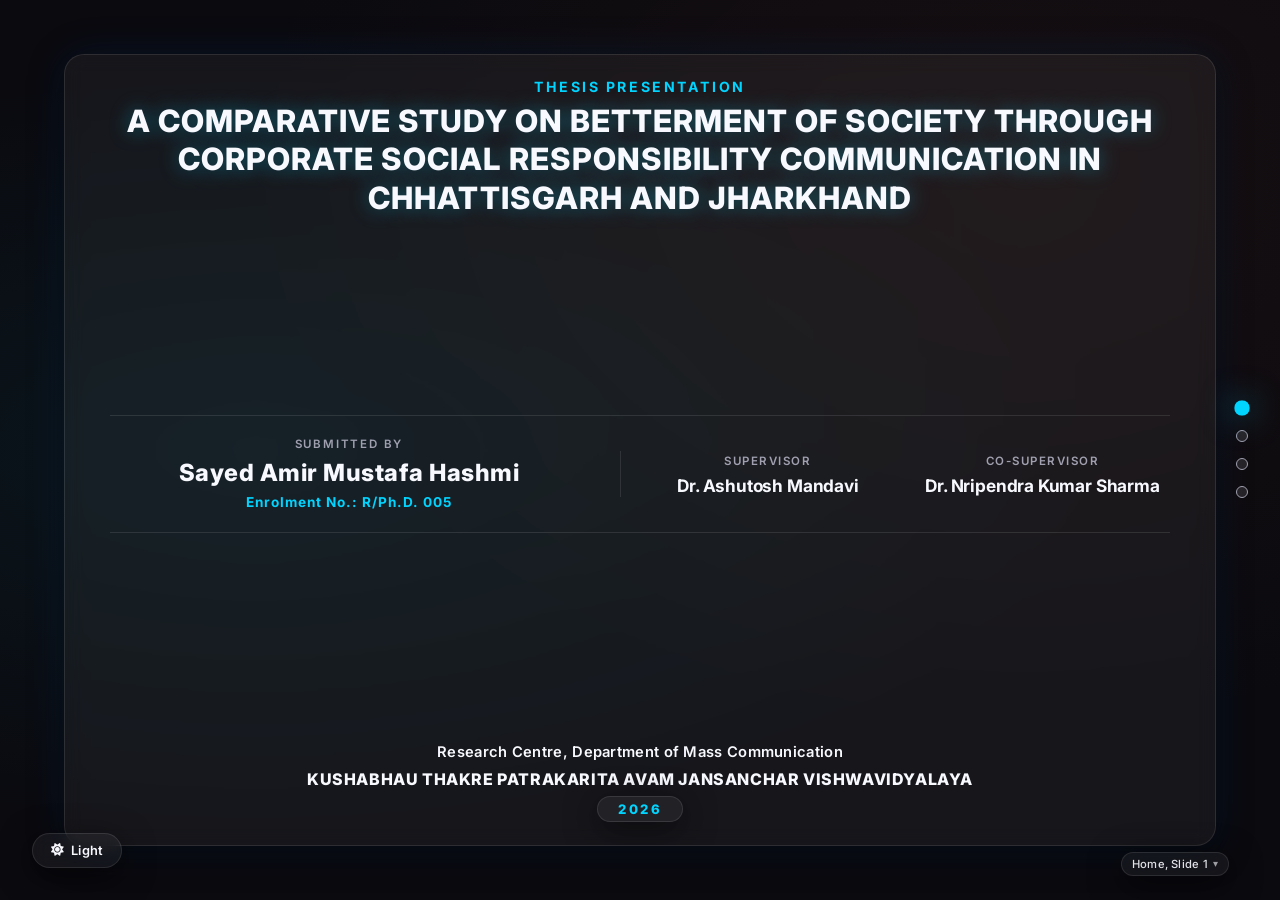
==== commit 8708a4a6: "Move title to top of card in all caps, remove thesis formality lines from Slide 1" ====
--- a/index.html
+++ b/index.html
@@ -88,48 +88,26 @@
 
         #slide-1 .slide-title {
             color: var(--text-main);
-            max-width: 1400px;
-            font-size: clamp(1.5rem, 2.3vw, 2.65rem);
-            line-height: 1.22;
-            margin-bottom: clamp(0.3rem, 1vh, 0.75rem);
+            max-width: 1450px;
+            font-size: clamp(1.5rem, 2.4vw, 2.8rem);
+            line-height: 1.25;
+            letter-spacing: clamp(0.4px, 0.08vw, 1.2px);
+            margin-bottom: 0;
             font-weight: 800;
             text-shadow: var(--neon-glow);
-        }
-
-        #slide-1 .thesis-fulfillment-wrapper {
-            text-align: center;
-            margin-bottom: clamp(0.2rem, 0.8vh, 0.6rem);
-        }
-
-        #slide-1 .thesis-fulfillment-text {
-            font-size: clamp(0.82rem, 1vw, 1.1rem);
-            color: var(--text-muted);
-            font-style: italic;
-            letter-spacing: 0.5px;
-            margin-bottom: 0.2rem;
-            line-height: 1.3;
-        }
-
-        #slide-1 .thesis-degree-text {
-            font-size: clamp(1.1rem, 1.4vw, 1.55rem);
-            font-weight: 800;
-            color: var(--accent-jh);
             text-transform: uppercase;
-            letter-spacing: 1.5px;
-            text-shadow: var(--accent-glow-jh);
-            margin: 0;
-            line-height: 1.3;
         }
 
         #slide-1 .hero-card-body {
             width: 100%;
             display: grid;
             grid-template-columns: 1fr 1.15fr;
-            gap: clamp(1rem, 2.5vw, 3rem);
-            align-items: center;
-            padding: clamp(0.5rem, 1.4vh, 1.2rem) 0;
+            gap: clamp(1rem, 2.5vw, 3.5rem);
+            align-items: center;
+            padding: clamp(0.8rem, 2vh, 1.8rem) 0;
             border-top: 1px solid var(--bg-glass-border);
             border-bottom: 1px solid var(--bg-glass-border);
+            margin: clamp(0.4rem, 1.2vh, 1.2rem) 0;
         }
 
         #slide-1 .scholar-block {
@@ -281,17 +259,8 @@
                 <div class="hero-card-header">
                     <h2 class="slide-subtitle">Thesis Presentation</h2>
                     <h1 class="slide-title">
-                        A Comparative Study on Betterment of Society through Corporate Social Responsibility Communication in Chhattisgarh and Jharkhand
+                        A COMPARATIVE STUDY ON BETTERMENT OF SOCIETY THROUGH CORPORATE SOCIAL RESPONSIBILITY COMMUNICATION IN CHHATTISGARH AND JHARKHAND
                     </h1>
-                    
-                    <div class="thesis-fulfillment-wrapper">
-                        <p class="thesis-fulfillment-text">
-                            A Thesis Submitted in Partial Fulfilment of the Requirements for the Award of the Degree of
-                        </p>
-                        <p class="thesis-degree-text">
-                            Doctor of Philosophy <span style="font-weight: 500; font-size: 0.85em; color: var(--text-muted); text-transform: none; font-style: italic; text-shadow: none;">in</span> Mass Communication
-                        </p>
-                    </div>
                 </div>
                 
                 <div class="hero-card-body">
